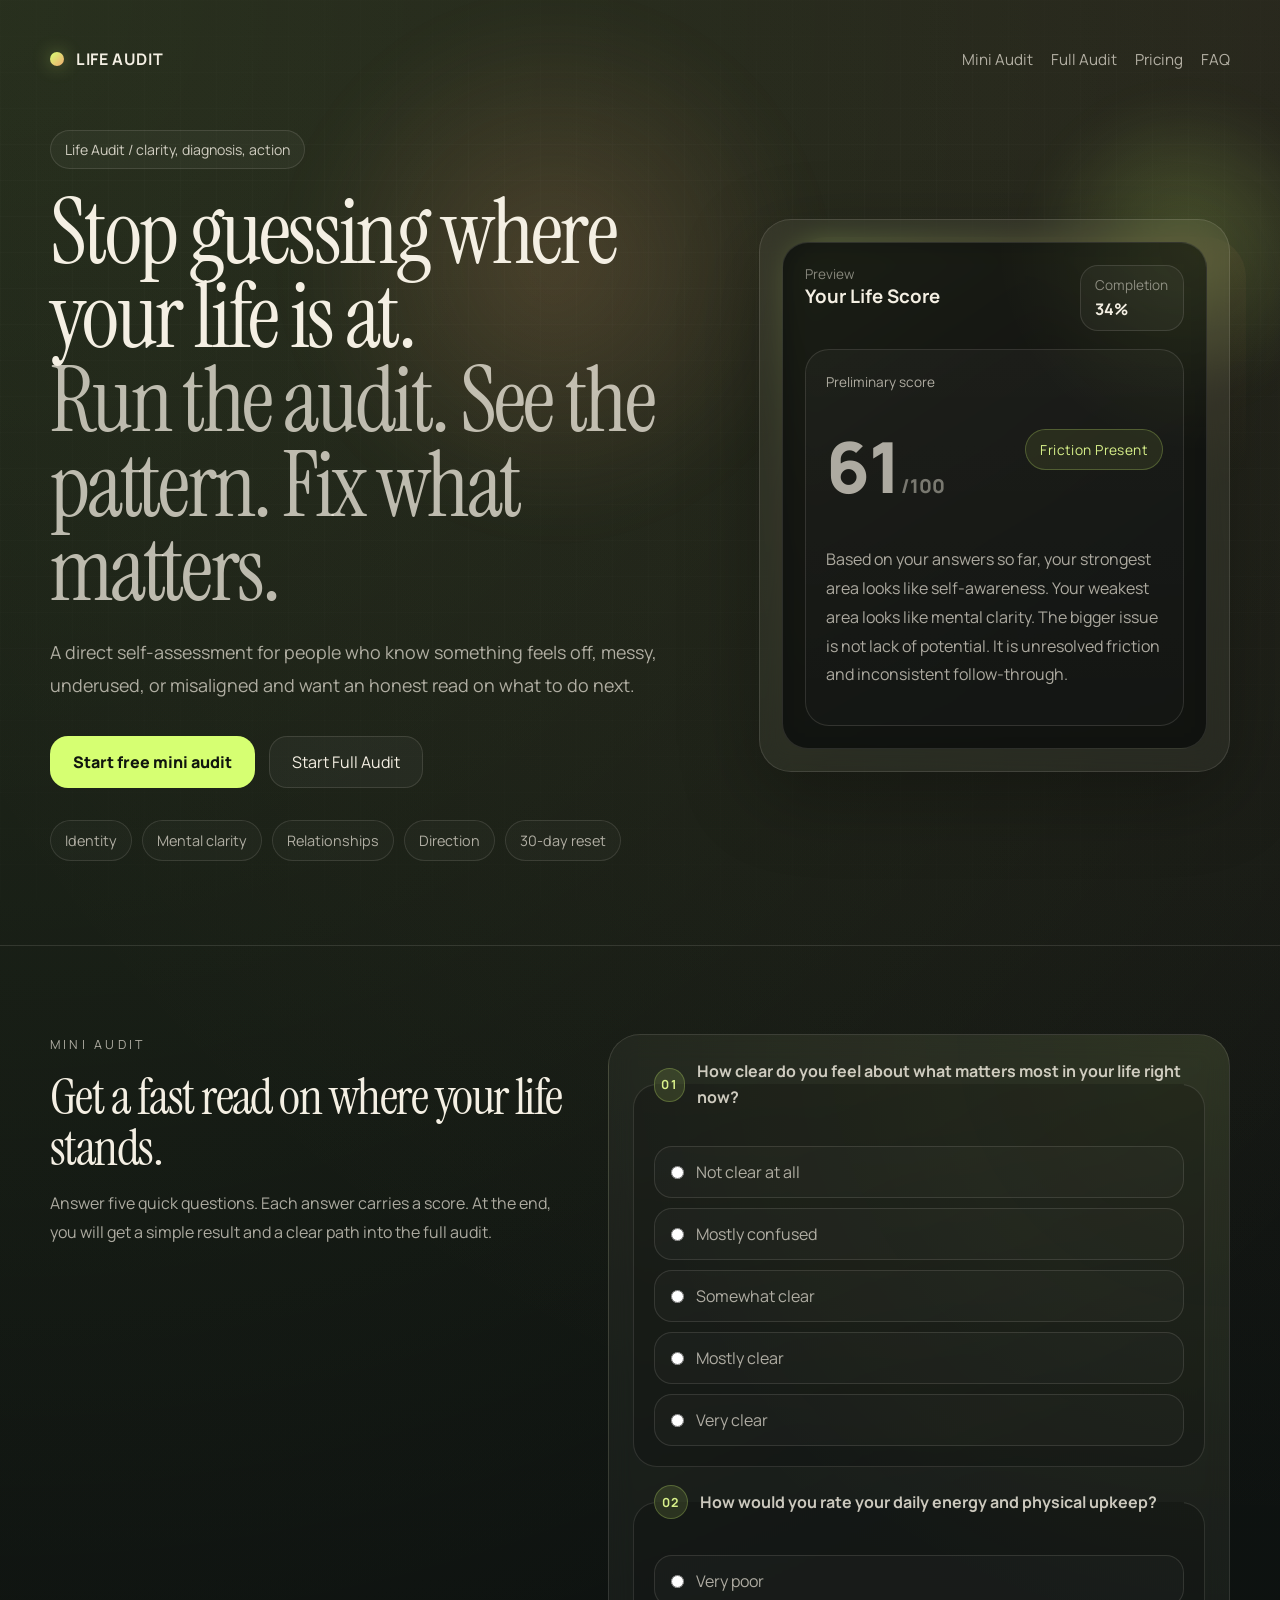
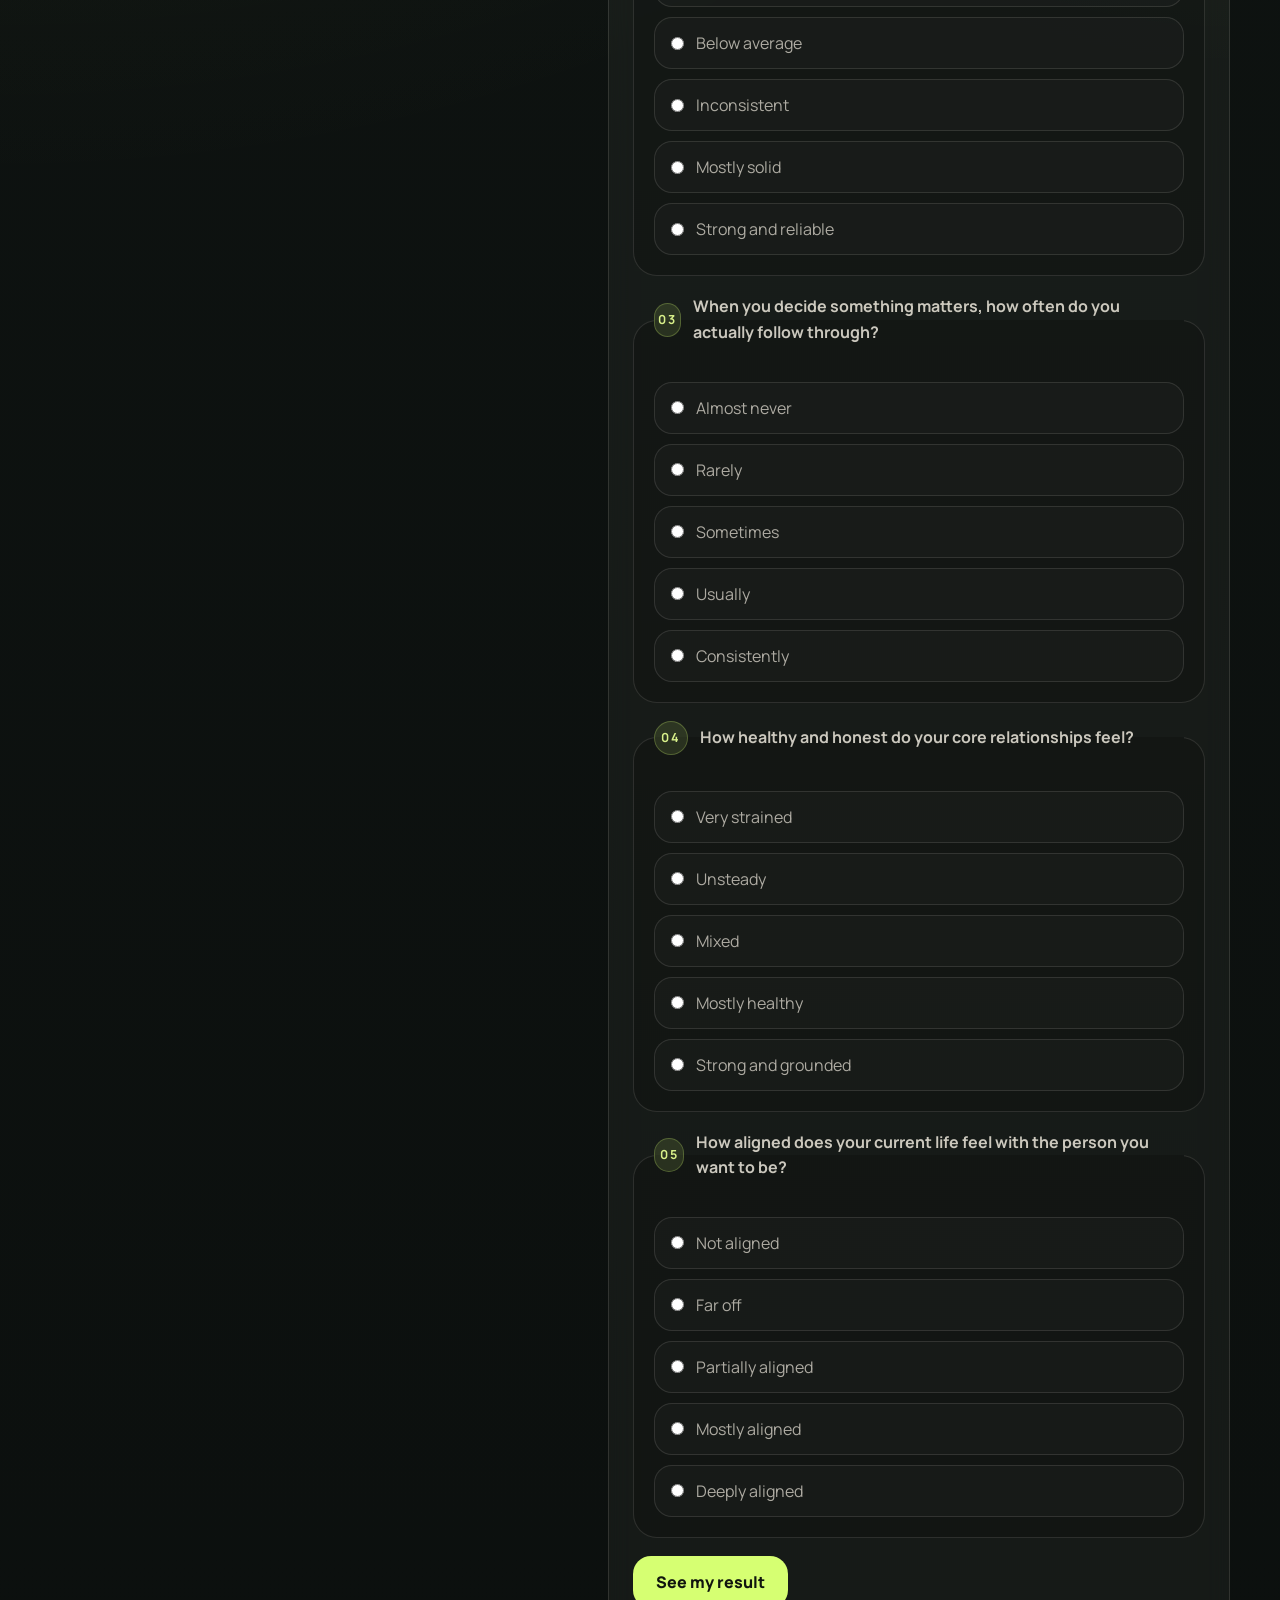
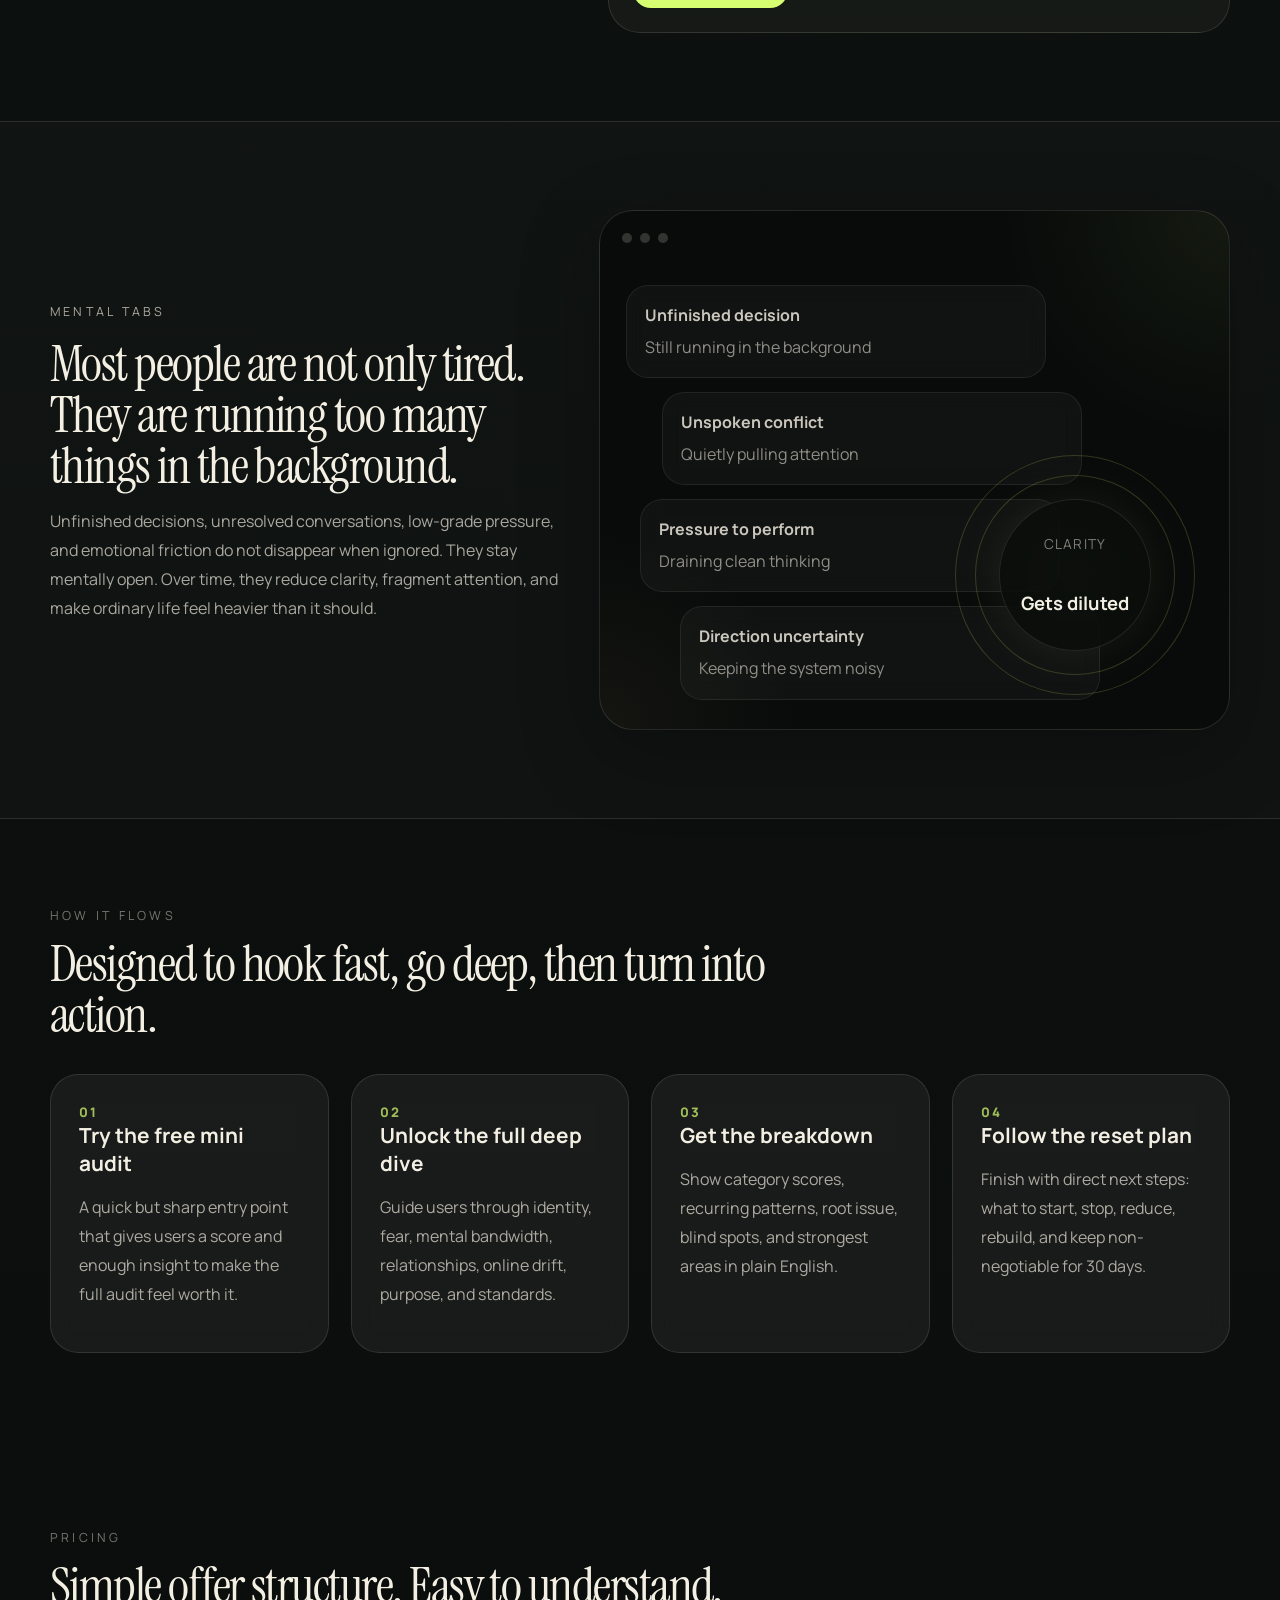
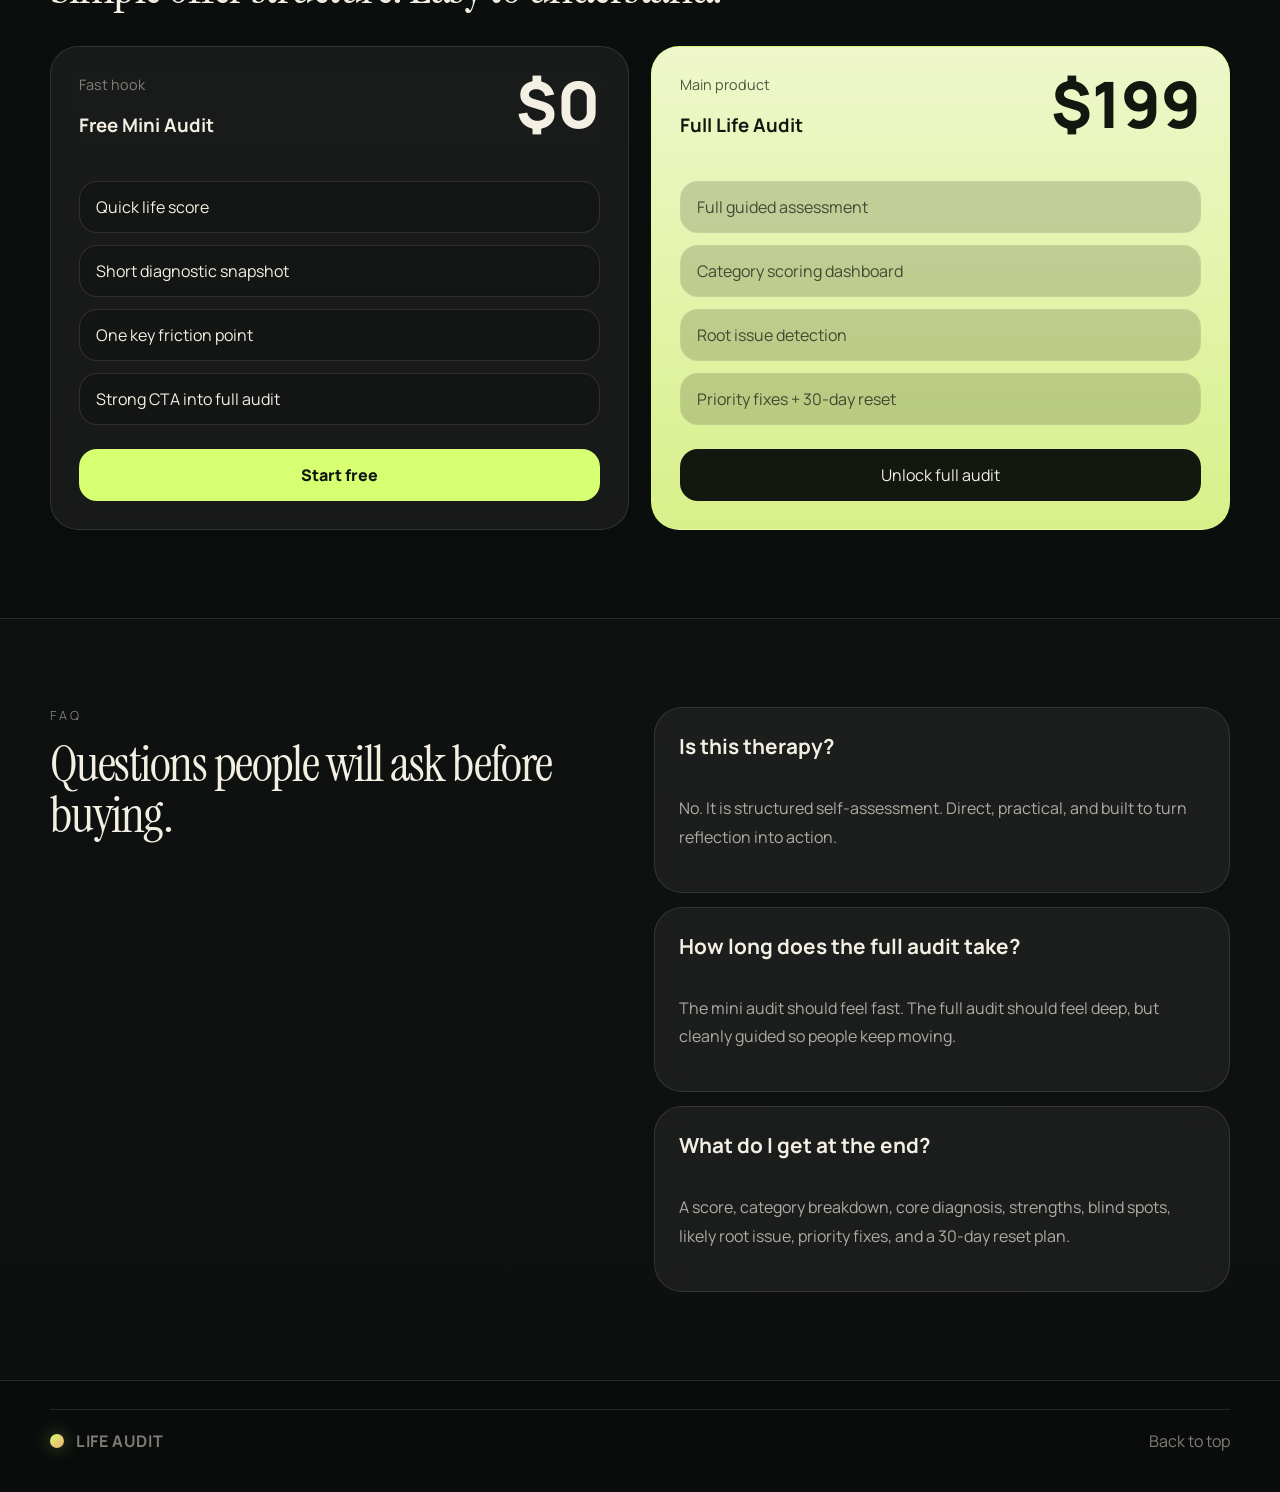
==== index.html @ fb895073 "Add files via upload" ====
<!DOCTYPE html>
<html lang="en">
  <head>
    <meta charset="UTF-8" />
    <meta name="viewport" content="width=device-width, initial-scale=1.0" />
    <title>Life Audit</title>
    <meta
      name="description"
      content="Run the audit, see the pattern, and fix what matters with Life Audit."
    />
    <link rel="preconnect" href="https://fonts.googleapis.com" />
    <link rel="preconnect" href="https://fonts.gstatic.com" crossorigin />
    <link
      href="https://fonts.googleapis.com/css2?family=Instrument+Serif:ital@0;1&family=Manrope:wght@400;500;600;700;800&display=swap"
      rel="stylesheet"
    />
    <link rel="stylesheet" href="./styles.css" />
  </head>
  <body>
    <main id="app"></main>
    <script src="./full-audit-data.js"></script>
    <script src="./app.js"></script>
  </body>
  </html>
---- styles.css ----
:root {
  --bg: #0d1110;
  --bg-soft: #141a18;
  --panel: rgba(244, 239, 227, 0.06);
  --panel-strong: rgba(244, 239, 227, 0.1);
  --line: rgba(244, 239, 227, 0.12);
  --text: #f4efe3;
  --muted: rgba(244, 239, 227, 0.68);
  --muted-strong: rgba(244, 239, 227, 0.82);
  --accent: #d6ff72;
  --accent-deep: #243116;
  --accent-warm: #f0ab72;
  --shadow: 0 24px 80px rgba(0, 0, 0, 0.28);
  --radius-xl: 32px;
  --radius-lg: 24px;
  --radius-md: 18px;
  --max-width: 1180px;
}

* {
  box-sizing: border-box;
}

html {
  scroll-behavior: smooth;
}

body {
  margin: 0;
  min-height: 100vh;
  font-family: "Manrope", sans-serif;
  color: var(--text);
  background:
    radial-gradient(circle at top left, rgba(214, 255, 114, 0.11), transparent 28%),
    radial-gradient(circle at top right, rgba(240, 171, 114, 0.09), transparent 24%),
    linear-gradient(180deg, #0f1412 0%, #090c0b 100%);
}

body.is-audit-mode {
  overflow: hidden;
}

body::before {
  content: "";
  position: fixed;
  inset: 0;
  pointer-events: none;
  background-image:
    linear-gradient(rgba(255, 255, 255, 0.015) 1px, transparent 1px),
    linear-gradient(90deg, rgba(255, 255, 255, 0.015) 1px, transparent 1px);
  background-size: 36px 36px;
  mask-image: linear-gradient(180deg, rgba(0, 0, 0, 0.4), rgba(0, 0, 0, 1) 18%, rgba(0, 0, 0, 0.45));
}

a {
  color: inherit;
  text-decoration: none;
}

button {
  font: inherit;
}

.site-shell {
  position: relative;
  overflow: clip;
}

.hero-orb,
.hero-orb::after {
  position: absolute;
  border-radius: 999px;
  filter: blur(18px);
}

.hero-orb {
  top: 88px;
  right: -64px;
  width: 320px;
  height: 320px;
  background: radial-gradient(circle, rgba(214, 255, 114, 0.22), transparent 68%);
}

.hero-orb::after {
  content: "";
  bottom: -128px;
  left: -740px;
  width: 540px;
  height: 540px;
  background: radial-gradient(circle, rgba(240, 171, 114, 0.18), transparent 68%);
}

.container {
  width: min(var(--max-width), calc(100% - 32px));
  margin: 0 auto;
}

.topbar {
  display: flex;
  justify-content: space-between;
  align-items: center;
  gap: 20px;
  padding: 22px 0 0;
}

.brand {
  display: inline-flex;
  align-items: center;
  gap: 12px;
  font-weight: 700;
  letter-spacing: 0.04em;
}

.brand-mark {
  width: 14px;
  height: 14px;
  border-radius: 999px;
  background: linear-gradient(135deg, var(--accent), var(--accent-warm));
  box-shadow: 0 0 18px rgba(214, 255, 114, 0.38);
}

.topbar-links {
  display: flex;
  gap: 18px;
  color: var(--muted);
  font-size: 0.95rem;
}

.topbar-links a:hover {
  color: var(--text);
}

.hero {
  padding: 26px 0 84px;
  border-bottom: 1px solid var(--line);
}

.hero-grid {
  display: grid;
  grid-template-columns: minmax(0, 1.2fr) minmax(340px, 0.85fr);
  gap: 44px;
  align-items: center;
  padding-top: 60px;
}

.eyebrow {
  display: inline-flex;
  align-items: center;
  gap: 10px;
  padding: 9px 14px;
  border: 1px solid var(--line);
  border-radius: 999px;
  background: rgba(255, 255, 255, 0.035);
  color: var(--muted-strong);
  font-size: 0.88rem;
}

.hero h1 {
  margin: 22px 0 0;
  max-width: 820px;
  font-family: "Instrument Serif", serif;
  font-weight: 400;
  font-size: clamp(3.3rem, 7vw, 6.6rem);
  line-height: 0.94;
  letter-spacing: -0.03em;
}

.hero h1 span {
  display: block;
  color: rgba(244, 239, 227, 0.74);
}

.hero-copy {
  max-width: 640px;
  margin: 24px 0 0;
  font-size: 1.12rem;
  line-height: 1.85;
  color: var(--muted);
}

.hero-actions {
  display: flex;
  flex-wrap: wrap;
  gap: 14px;
  margin-top: 34px;
}

.button {
  display: inline-flex;
  align-items: center;
  justify-content: center;
  min-height: 52px;
  padding: 0 22px;
  border-radius: 18px;
  border: 1px solid transparent;
  transition:
    transform 180ms ease,
    border-color 180ms ease,
    background 180ms ease,
    color 180ms ease;
  cursor: pointer;
}

.button:hover {
  transform: translateY(-1px);
}

.button-primary {
  background: var(--accent);
  color: #10150e;
  font-weight: 800;
}

.button-secondary {
  background: rgba(255, 255, 255, 0.04);
  border-color: var(--line);
  color: var(--text);
}

.hero-tags {
  display: flex;
  flex-wrap: wrap;
  gap: 10px;
  margin-top: 32px;
}

.pill {
  border: 1px solid var(--line);
  border-radius: 999px;
  padding: 10px 14px;
  background: rgba(255, 255, 255, 0.025);
  color: var(--muted);
  font-size: 0.9rem;
}

.hero-card-wrap {
  position: relative;
}

.hero-card-wrap::before {
  content: "";
  position: absolute;
  inset: 18px -16px -18px 28px;
  border-radius: calc(var(--radius-xl) + 8px);
  background: linear-gradient(145deg, rgba(214, 255, 114, 0.22), rgba(240, 171, 114, 0.08), transparent 64%);
  z-index: 0;
}

.hero-card,
.inner-card,
.panel-card {
  position: relative;
  border: 1px solid var(--line);
  backdrop-filter: blur(14px);
}

.hero-card {
  z-index: 1;
  padding: 22px;
  border-radius: var(--radius-xl);
  background: rgba(248, 243, 233, 0.05);
  box-shadow: var(--shadow);
}

.inner-card {
  border-radius: 26px;
  padding: 22px;
  background:
    radial-gradient(circle at top right, rgba(214, 255, 114, 0.08), transparent 32%),
    rgba(8, 11, 10, 0.78);
}

.card-head,
.score-line,
.score-actions,
.offer-head,
.faq-item,
.footer-row {
  display: flex;
  justify-content: space-between;
  gap: 18px;
}

.label {
  margin: 0;
  color: rgba(244, 239, 227, 0.5);
  font-size: 0.85rem;
}

.card-head h3,
.section-copy h2,
.section-heading h2,
.offer-copy h3,
.faq-copy h2,
.question-card h3 {
  margin: 0;
}

.completion {
  padding: 10px 14px;
  border-radius: 18px;
  border: 1px solid var(--line);
  background: rgba(255, 255, 255, 0.035);
  min-width: 104px;
}

.completion strong {
  display: block;
  margin-top: 4px;
}

.score-panel {
  margin-top: 18px;
  padding: 20px;
  border-radius: 24px;
  border: 1px solid var(--line);
  background: linear-gradient(180deg, rgba(255, 255, 255, 0.03), rgba(255, 255, 255, 0.015));
}

.score-value {
  margin: 8px 0 0;
  font-size: clamp(3rem, 6vw, 4.4rem);
  line-height: 0.95;
  font-weight: 800;
}

.score-value span {
  font-size: 1.2rem;
  color: rgba(244, 239, 227, 0.44);
}

.score-pill {
  align-self: center;
  padding: 10px 14px;
  border-radius: 999px;
  border: 1px solid rgba(214, 255, 114, 0.24);
  background: rgba(214, 255, 114, 0.08);
  color: #d8f08a;
  font-size: 0.86rem;
  letter-spacing: 0.03em;
}

.score-panel p,
.feature-card p,
.section-copy p,
.step-card p,
.offer-copy p,
.faq-item p,
.question-subcard p {
  color: var(--muted);
  line-height: 1.8;
}

.score-actions {
  margin-top: 18px;
}

.mini-card {
  flex: 1;
  padding: 16px;
  border-radius: 20px;
  border: 1px solid var(--line);
  background: rgba(255, 255, 255, 0.035);
}

.mini-card strong {
  display: block;
  margin-top: 10px;
  color: var(--muted-strong);
  font-size: 0.96rem;
  line-height: 1.6;
}

.section {
  padding: 88px 0;
}

.section-muted {
  border-top: 1px solid var(--line);
  border-bottom: 1px solid var(--line);
  background: rgba(255, 255, 255, 0.02);
}

.section-heading {
  max-width: 720px;
  margin-bottom: 34px;
}

.section-kicker {
  margin: 0 0 14px;
  font-size: 0.78rem;
  letter-spacing: 0.26em;
  text-transform: uppercase;
  color: rgba(244, 239, 227, 0.46);
}

.section-heading h2,
.section-copy h2,
.offer-copy h3,
.faq-copy h2 {
  font-family: "Instrument Serif", serif;
  font-size: clamp(2.2rem, 4vw, 4rem);
  font-weight: 400;
  line-height: 1;
  letter-spacing: -0.03em;
}

.feature-grid,
.step-grid,
.pricing-grid {
  display: grid;
  gap: 22px;
}

.feature-grid {
  grid-template-columns: repeat(3, minmax(0, 1fr));
}

.feature-card,
.step-card,
.pricing-card,
.auditor-card,
.question-card,
.faq-item {
  border: 1px solid var(--line);
  border-radius: 28px;
  background: var(--panel);
  backdrop-filter: blur(12px);
}

.feature-card,
.step-card {
  padding: 28px;
}

.feature-card h3,
.step-card h3,
.faq-item h3 {
  margin: 0;
  font-size: 1.3rem;
}

.category-layout,
.audit-layout,
.auditor-layout,
.faq-layout {
  display: grid;
  gap: 28px;
}

.audit-layout,
.category-layout {
  grid-template-columns: minmax(0, 0.92fr) minmax(0, 1.08fr);
  align-items: start;
}

.mental-tabs-layout {
  display: grid;
  grid-template-columns: minmax(0, 0.9fr) minmax(0, 1.1fr);
  gap: 32px;
  align-items: center;
}

.mental-tabs-visual {
  display: grid;
}

.mental-tabs-frame {
  position: relative;
  min-height: 520px;
  padding: 22px;
  border: 1px solid var(--line);
  border-radius: 34px;
  background:
    radial-gradient(circle at top right, rgba(214, 255, 114, 0.06), transparent 28%),
    radial-gradient(circle at bottom left, rgba(240, 171, 114, 0.06), transparent 24%),
    rgba(8, 11, 10, 0.82);
  overflow: hidden;
  box-shadow: var(--shadow);
}

.mental-tabs-topbar {
  display: flex;
  gap: 8px;
}

.mental-tabs-topbar span {
  width: 10px;
  height: 10px;
  border-radius: 999px;
  background: rgba(244, 239, 227, 0.18);
}

.mental-tabs-stack {
  position: absolute;
  inset: 74px auto auto 26px;
  width: min(420px, calc(100% - 52px));
  display: grid;
  gap: 14px;
}

.mental-tab {
  padding: 18px 18px 16px;
  border: 1px solid rgba(244, 239, 227, 0.08);
  border-radius: 22px;
  background: rgba(255, 255, 255, 0.035);
  backdrop-filter: blur(10px);
  animation: mentalTabFloat 9s ease-in-out infinite;
}

.mental-tab strong {
  display: block;
  font-size: 1rem;
  color: var(--muted-strong);
}

.mental-tab p {
  margin: 8px 0 0;
  color: rgba(244, 239, 227, 0.56);
  line-height: 1.7;
}

.mental-tab-primary {
  transform: translateX(0);
}

.mental-tab-secondary {
  transform: translateX(36px);
  animation-delay: -2s;
}

.mental-tab-tertiary {
  transform: translateX(14px);
  animation-delay: -4s;
}

.mental-tab-muted {
  transform: translateX(54px);
  animation-delay: -6s;
}

.mental-tabs-core {
  position: absolute;
  right: 34px;
  bottom: 34px;
  width: 240px;
  height: 240px;
  display: grid;
  place-items: center;
}

.mental-tabs-ring {
  position: absolute;
  inset: 0;
  border-radius: 50%;
  border: 1px solid rgba(214, 255, 114, 0.18);
  background: radial-gradient(circle, rgba(214, 255, 114, 0.06), transparent 70%);
  animation: mentalPulse 7s ease-in-out infinite;
}

.mental-tabs-ring-delay {
  inset: 20px;
  animation-delay: -3s;
}

.mental-tabs-center {
  position: relative;
  z-index: 1;
  width: 152px;
  height: 152px;
  border-radius: 50%;
  border: 1px solid rgba(244, 239, 227, 0.1);
  background: rgba(10, 13, 11, 0.86);
  display: grid;
  place-items: center;
  text-align: center;
  padding: 18px;
}

.mental-tabs-center span {
  display: block;
  color: rgba(244, 239, 227, 0.5);
  font-size: 0.86rem;
  letter-spacing: 0.08em;
  text-transform: uppercase;
}

.mental-tabs-center strong {
  display: block;
  margin-top: 8px;
  font-size: 1.15rem;
  line-height: 1.3;
  color: var(--text);
}

.audit-shell {
  display: grid;
  gap: 18px;
  padding: 24px;
  border: 1px solid var(--line);
  border-radius: 32px;
  background:
    radial-gradient(circle at top right, rgba(214, 255, 114, 0.08), transparent 28%),
    rgba(244, 239, 227, 0.045);
  backdrop-filter: blur(12px);
}

.full-audit-shell {
  min-height: 640px;
}

.full-audit-panel {
  display: grid;
  gap: 18px;
  padding: 24px;
  border: 1px solid var(--line);
  border-radius: 32px;
  background: rgba(244, 239, 227, 0.045);
  backdrop-filter: blur(12px);
}

.full-audit-head,
.full-audit-progress,
.full-audit-nav,
.result-line {
  display: flex;
  justify-content: space-between;
  gap: 18px;
}

.full-audit-head h3,
.full-audit-progress h3,
.results-block h4,
.full-question-head h4 {
  margin: 0;
}

.full-audit-copy,
.full-question-head p {
  margin: 0;
  color: var(--muted);
  line-height: 1.8;
}

.full-audit-stats,
.full-audit-questions,
.results-grid,
.results-list {
  display: grid;
  gap: 14px;
}

.full-audit-stats {
  grid-template-columns: repeat(2, minmax(0, 1fr));
}

.progress-meta {
  min-width: 120px;
  text-align: right;
}

.progress-meta strong {
  display: block;
  font-size: 1.5rem;
}

.progress-meta span {
  color: rgba(244, 239, 227, 0.56);
  font-size: 0.92rem;
}

.progress-bar {
  height: 10px;
  border-radius: 999px;
  background: rgba(255, 255, 255, 0.06);
  overflow: hidden;
}

.progress-bar span {
  display: block;
  height: 100%;
  border-radius: inherit;
  background: linear-gradient(90deg, var(--accent), #e8f6aa);
}

.full-question-card,
.result-tile,
.result-focus {
  border: 1px solid var(--line);
  border-radius: 22px;
  background: rgba(0, 0, 0, 0.18);
}

.full-question-card {
  padding: 18px;
}

.full-question-head {
  display: grid;
  gap: 6px;
  margin-bottom: 14px;
}

.full-question-head p span {
  color: rgba(244, 239, 227, 0.35);
}

.scale-options {
  display: grid;
  grid-template-columns: repeat(5, minmax(0, 1fr));
  gap: 10px;
}

.scale-option {
  min-height: 48px;
  border-radius: 16px;
  border: 1px solid var(--line);
  background: rgba(255, 255, 255, 0.02);
  color: var(--muted-strong);
  cursor: pointer;
  transition:
    background 180ms ease,
    border-color 180ms ease,
    transform 180ms ease;
}

.scale-option:hover {
  transform: translateY(-1px);
  border-color: rgba(214, 255, 114, 0.2);
}

.scale-option.is-active {
  background: rgba(214, 255, 114, 0.12);
  border-color: rgba(214, 255, 114, 0.3);
  color: var(--text);
}

.full-audit-nav {
  align-items: center;
}

.full-audit-nav .button[disabled] {
  opacity: 0.42;
  cursor: not-allowed;
  transform: none;
}

.results-block {
  display: grid;
  gap: 12px;
}

.results-block h4 {
  font-size: 1rem;
  color: var(--muted-strong);
}

.results-grid {
  grid-template-columns: repeat(2, minmax(0, 1fr));
}

.result-tile,
.result-focus,
.result-line {
  padding: 14px 16px;
}

.result-tile {
  display: flex;
  justify-content: space-between;
  gap: 14px;
  color: var(--muted-strong);
}

.result-tile span {
  color: rgba(244, 239, 227, 0.6);
}

.results-list {
  gap: 10px;
}

.result-line {
  align-items: center;
  border: 1px solid var(--line);
  border-radius: 18px;
  background: rgba(0, 0, 0, 0.16);
  color: var(--muted);
  line-height: 1.7;
}

.result-line strong {
  color: var(--muted-strong);
}

.result-focus {
  color: var(--muted-strong);
  line-height: 1.8;
}

.full-audit-stage {
  width: min(920px, 100%);
  margin: 0 auto;
}

.audit-mode {
  min-height: 100vh;
  padding: 24px;
  background:
    radial-gradient(circle at top left, rgba(214, 255, 114, 0.1), transparent 24%),
    radial-gradient(circle at top right, rgba(240, 171, 114, 0.08), transparent 22%),
    linear-gradient(180deg, #0d1110 0%, #080b09 100%);
  animation: auditModeEnter 320ms ease;
}

.audit-mode[hidden] {
  display: none;
}

.audit-mode-shell {
  width: min(1080px, 100%);
  min-height: calc(100vh - 48px);
  margin: 0 auto;
  display: grid;
  grid-template-rows: auto 1fr;
  gap: 18px;
}

.audit-mode-bar {
  display: flex;
  align-items: center;
  justify-content: space-between;
  gap: 18px;
  padding: 6px 4px 0;
}

.audit-mode-label {
  color: rgba(244, 239, 227, 0.56);
  font-size: 0.88rem;
  letter-spacing: 0.16em;
  text-transform: uppercase;
}

.audit-exit {
  padding: 0;
  border: 0;
  background: transparent;
  color: rgba(244, 239, 227, 0.68);
  cursor: pointer;
}

.audit-exit:hover {
  color: var(--text);
}

.full-audit-view {
  animation: auditFade 260ms ease;
}

.full-audit-card {
  min-height: 78vh;
  display: grid;
  align-content: space-between;
  gap: 28px;
  padding: 36px;
  border: 1px solid var(--line);
  border-radius: 36px;
  background:
    radial-gradient(circle at top right, rgba(214, 255, 114, 0.07), transparent 28%),
    rgba(10, 13, 11, 0.88);
  backdrop-filter: blur(14px);
}

.full-audit-card-welcome {
  min-height: calc(100vh - 150px);
  padding-top: 56px;
  padding-bottom: 56px;
  background:
    radial-gradient(circle at top center, rgba(214, 255, 114, 0.08), transparent 26%),
    radial-gradient(circle at bottom right, rgba(240, 171, 114, 0.06), transparent 30%),
    rgba(10, 13, 11, 0.9);
}

.full-audit-card-intro,
.full-audit-card-reflection,
.full-audit-card-milestone,
.full-audit-card-disclaimer {
  justify-items: start;
}

.full-audit-meta {
  display: flex;
  justify-content: space-between;
  gap: 18px;
  color: rgba(244, 239, 227, 0.56);
  font-size: 0.92rem;
  letter-spacing: 0.04em;
}

.full-audit-copy-block {
  max-width: 720px;
}

.full-audit-title {
  margin: 0;
  font-family: "Instrument Serif", serif;
  font-size: clamp(2.6rem, 6vw, 5rem);
  font-weight: 400;
  line-height: 0.98;
  letter-spacing: -0.04em;
}

.full-audit-lead,
.full-audit-note {
  margin: 18px 0 0;
  max-width: 720px;
  color: var(--muted);
  font-size: 1.04rem;
  line-height: 1.95;
}

.full-audit-note {
  color: rgba(244, 239, 227, 0.52);
}

.full-audit-progressbar {
  display: grid;
  gap: 12px;
}

.full-audit-progresscopy {
  display: grid;
  gap: 8px;
}

.full-audit-submeta {
  display: flex;
  justify-content: space-between;
  gap: 18px;
  color: rgba(244, 239, 227, 0.52);
  font-size: 0.92rem;
  line-height: 1.6;
}

.progress-bar-journey {
  height: 12px;
  background: rgba(255, 255, 255, 0.05);
}

.full-audit-input-wrap {
  width: 100%;
}

.audit-check {
  display: flex;
  align-items: center;
  gap: 12px;
  padding: 16px 18px;
  border: 1px solid var(--line);
  border-radius: 20px;
  background: rgba(255, 255, 255, 0.025);
  color: var(--muted-strong);
  cursor: pointer;
}

.audit-check input {
  margin: 0;
  accent-color: var(--accent);
}

.full-audit-textarea {
  width: 100%;
  min-height: 280px;
  padding: 24px 26px;
  border: 1px solid var(--line);
  border-radius: 24px;
  background: rgba(255, 255, 255, 0.025);
  color: var(--text);
  font: inherit;
  font-size: 1.02rem;
  line-height: 1.9;
  resize: vertical;
  outline: none;
}

.full-audit-textarea:focus {
  border-color: rgba(214, 255, 114, 0.24);
  box-shadow: 0 0 0 1px rgba(214, 255, 114, 0.16);
}

.full-audit-textarea::placeholder {
  color: rgba(244, 239, 227, 0.36);
}

.full-audit-textarea-reflection {
  min-height: 180px;
}

.voice-tools {
  display: flex;
  align-items: center;
  gap: 14px;
  margin-top: 14px;
}

.voice-button {
  min-height: 44px;
  padding: 0 16px;
  border-radius: 999px;
  border: 1px solid var(--line);
  background: rgba(255, 255, 255, 0.03);
  color: var(--text);
  cursor: pointer;
  transition:
    border-color 180ms ease,
    background 180ms ease,
    color 180ms ease;
}

.voice-button:hover {
  border-color: rgba(214, 255, 114, 0.26);
}

.voice-button.is-listening {
  border-color: rgba(214, 255, 114, 0.38);
  background: rgba(214, 255, 114, 0.1);
  color: #d8f08a;
}

.voice-copy {
  color: rgba(244, 239, 227, 0.54);
  font-size: 0.94rem;
  line-height: 1.7;
}

.full-audit-statline {
  display: grid;
  gap: 12px;
}

.full-audit-footer {
  display: flex;
  justify-content: space-between;
  gap: 14px;
  align-items: center;
}

.auditor-inline {
  display: grid;
  gap: 14px;
}

.auditor-toggle {
  justify-self: start;
  padding: 0;
  border: 0;
  background: transparent;
  color: #d8f08a;
  cursor: pointer;
}

.auditor-drawer {
  display: grid;
  gap: 14px;
  padding: 18px;
  border: 1px solid var(--line);
  border-radius: 22px;
  background: rgba(255, 255, 255, 0.03);
}

.auditor-drawer-block strong {
  display: block;
  margin-bottom: 8px;
}

.auditor-drawer-block p,
.auditor-drawer-block li {
  color: var(--muted);
  line-height: 1.8;
}

.auditor-drawer-block ul {
  margin: 0;
  padding-left: 20px;
}

@keyframes auditFade {
  from {
    opacity: 0;
    transform: translateY(10px);
  }
  to {
    opacity: 1;
    transform: translateY(0);
  }
}

@keyframes mentalTabFloat {
  0%,
  100% {
    transform: translateY(0);
  }
  50% {
    transform: translateY(-6px);
  }
}

@keyframes mentalPulse {
  0%,
  100% {
    opacity: 0.55;
    transform: scale(1);
  }
  50% {
    opacity: 1;
    transform: scale(1.03);
  }
}

@keyframes auditModeEnter {
  from {
    opacity: 0;
    transform: translateY(10px);
  }
  to {
    opacity: 1;
    transform: translateY(0);
  }
}

.audit-form {
  display: grid;
  gap: 18px;
}

.audit-question {
  margin: 0;
  padding: 20px;
  border: 1px solid var(--line);
  border-radius: 24px;
  background: rgba(0, 0, 0, 0.18);
}

.audit-question legend {
  width: 100%;
  display: flex;
  align-items: center;
  gap: 12px;
  margin-bottom: 16px;
  padding: 0;
  color: var(--muted-strong);
  font-weight: 700;
  line-height: 1.6;
}

.question-index {
  display: inline-flex;
  align-items: center;
  justify-content: center;
  width: 34px;
  height: 34px;
  border-radius: 999px;
  background: rgba(214, 255, 114, 0.12);
  border: 1px solid rgba(214, 255, 114, 0.24);
  color: #d8f08a;
  font-size: 0.78rem;
  letter-spacing: 0.14em;
}

.audit-options {
  display: grid;
  gap: 10px;
}

.audit-option {
  display: flex;
  gap: 12px;
  align-items: center;
  padding: 14px 16px;
  border: 1px solid var(--line);
  border-radius: 18px;
  background: rgba(255, 255, 255, 0.025);
  color: var(--muted);
  cursor: pointer;
  transition:
    border-color 180ms ease,
    background 180ms ease,
    color 180ms ease,
    transform 180ms ease;
}

.audit-option:hover {
  transform: translateY(-1px);
  border-color: rgba(214, 255, 114, 0.22);
  color: var(--muted-strong);
}

.audit-option input {
  margin: 0;
  accent-color: var(--accent);
}

.audit-option:has(input:checked) {
  border-color: rgba(214, 255, 114, 0.34);
  background: rgba(214, 255, 114, 0.08);
  color: var(--text);
}

.audit-actions {
  display: flex;
  justify-content: flex-start;
}

.audit-result {
  padding: 24px;
  border: 1px solid rgba(214, 255, 114, 0.22);
  border-radius: 28px;
  background: linear-gradient(180deg, rgba(214, 255, 114, 0.08), rgba(255, 255, 255, 0.03));
}

.audit-result h3 {
  margin: 10px 0 0;
  font-size: 1.6rem;
}

.audit-result p {
  color: var(--muted);
  line-height: 1.8;
}

.audit-meta {
  display: grid;
  gap: 10px;
  margin-top: 18px;
}

.audit-meta-row {
  display: flex;
  justify-content: space-between;
  gap: 18px;
  padding: 14px 16px;
  border: 1px solid var(--line);
  border-radius: 18px;
  background: rgba(0, 0, 0, 0.16);
}

.audit-meta-row span {
  color: rgba(244, 239, 227, 0.56);
  font-size: 0.92rem;
}

.audit-meta-row strong {
  color: var(--muted-strong);
  text-align: right;
  line-height: 1.6;
}

.audit-upgrade {
  margin-top: 18px;
  padding: 16px 18px;
  border-left: 3px solid rgba(214, 255, 114, 0.42);
  background: rgba(255, 255, 255, 0.03);
  border-radius: 0 16px 16px 0;
}

.audit-upgrade p {
  margin: 0;
}

.audit-result .button {
  margin-top: 18px;
}

.audit-score {
  font-family: "Instrument Serif", serif;
  font-size: clamp(3rem, 5vw, 4.5rem);
  line-height: 0.95;
  letter-spacing: -0.04em;
}

.category-grid {
  display: grid;
  gap: 12px;
  grid-template-columns: repeat(2, minmax(0, 1fr));
}

.category-item {
  display: flex;
  justify-content: space-between;
  gap: 12px;
  padding: 15px 18px;
  border-radius: 18px;
  border: 1px solid var(--line);
  background: rgba(0, 0, 0, 0.2);
  color: var(--muted-strong);
}

.category-item em {
  color: rgba(244, 239, 227, 0.42);
  font-style: normal;
}

.step-grid {
  grid-template-columns: repeat(4, minmax(0, 1fr));
}

.step-num {
  color: rgba(214, 255, 114, 0.72);
  font-size: 0.82rem;
  font-weight: 800;
  letter-spacing: 0.18em;
}

.auditor-layout,
.faq-layout {
  grid-template-columns: repeat(2, minmax(0, 1fr));
}

.auditor-card,
.question-card {
  padding: 28px;
}

.icon-badge {
  width: 54px;
  height: 54px;
  display: inline-flex;
  align-items: center;
  justify-content: center;
  border-radius: 18px;
  border: 1px solid var(--line);
  background: rgba(0, 0, 0, 0.22);
  font-size: 1.4rem;
}

.auditor-points {
  display: grid;
  gap: 12px;
  margin-top: 24px;
}

.auditor-point,
.question-subcard,
.pricing-item {
  border: 1px solid var(--line);
  border-radius: 18px;
  background: rgba(0, 0, 0, 0.16);
}

.auditor-point {
  padding: 14px 16px;
  color: var(--muted-strong);
}

.question-card {
  background:
    radial-gradient(circle at top left, rgba(240, 171, 114, 0.08), transparent 32%),
    rgba(11, 14, 12, 0.82);
}

.question-subcards {
  display: grid;
  gap: 14px;
  margin-top: 24px;
}

.question-subcard {
  padding: 18px;
}

.question-subcard strong {
  display: block;
  font-size: 0.92rem;
}

.pricing-grid {
  grid-template-columns: repeat(2, minmax(0, 1fr));
}

.pricing-card {
  padding: 28px;
}

.pricing-card.featured {
  background: linear-gradient(180deg, #eff7cb 0%, #d8f08a 100%);
  color: #12170f;
  border-color: rgba(214, 255, 114, 0.45);
}

.pricing-card.featured .pricing-item,
.pricing-card.featured .price-subtitle,
.pricing-card.featured .price-tagline {
  color: rgba(18, 23, 15, 0.72);
}

.price-tagline {
  margin: 0;
  color: rgba(244, 239, 227, 0.48);
  font-size: 0.9rem;
}

.price-row {
  display: flex;
  justify-content: space-between;
  align-items: flex-start;
  gap: 16px;
}

.price-value {
  font-size: clamp(3rem, 5vw, 4rem);
  line-height: 0.9;
  font-weight: 800;
}

.pricing-list {
  display: grid;
  gap: 12px;
  margin-top: 24px;
}

.pricing-item {
  padding: 14px 16px;
}

.pricing-card .button {
  width: 100%;
  margin-top: 24px;
}

.pricing-card.featured .button {
  background: #12170f;
  color: var(--text);
}

.faq-layout {
  align-items: start;
}

.faq-list {
  display: grid;
  gap: 14px;
}

.faq-item {
  flex-direction: column;
  padding: 24px;
}

.footer {
  padding: 28px 0 40px;
}

.footer-row {
  align-items: center;
  padding-top: 20px;
  border-top: 1px solid var(--line);
  color: rgba(244, 239, 227, 0.5);
}

.footer-cta {
  display: inline-flex;
  gap: 10px;
  align-items: center;
}

.reveal {
  opacity: 0;
  transform: translateY(18px);
  transition:
    opacity 600ms ease,
    transform 600ms ease;
}

.reveal.is-visible {
  opacity: 1;
  transform: translateY(0);
}

@media (max-width: 1100px) {
  .hero-grid,
  .audit-layout,
  .mental-tabs-layout,
  .category-layout,
  .auditor-layout,
  .faq-layout {
    grid-template-columns: 1fr;
  }

  .feature-grid,
  .step-grid {
    grid-template-columns: repeat(2, minmax(0, 1fr));
  }

  .results-grid {
    grid-template-columns: 1fr;
  }
}

@media (max-width: 760px) {
  .topbar {
    flex-direction: column;
    align-items: flex-start;
  }

  .topbar-links {
    flex-wrap: wrap;
  }

  .hero {
    padding-bottom: 60px;
  }

  .hero-grid {
    gap: 28px;
    padding-top: 36px;
  }

  .hero h1 {
    font-size: clamp(2.9rem, 16vw, 4.6rem);
  }

  .feature-grid,
  .full-audit-stats,
  .category-grid,
  .step-grid,
  .pricing-grid {
    grid-template-columns: 1fr;
  }

  .audit-shell,
  .full-audit-panel,
  .audit-question,
  .audit-result {
    padding: 20px;
  }

  .card-head,
  .score-line,
  .score-actions,
  .audit-meta-row,
  .full-audit-head,
  .full-audit-progress,
  .full-audit-nav,
  .result-line,
  .price-row,
  .footer-row {
    flex-direction: column;
  }

  .scale-options {
    grid-template-columns: repeat(5, minmax(44px, 1fr));
  }

  .progress-meta {
    text-align: left;
  }

  .full-audit-card {
    min-height: auto;
    padding: 22px;
    border-radius: 28px;
  }

  .audit-mode {
    padding: 18px 12px 24px;
  }

  .audit-mode-shell {
    min-height: calc(100vh - 42px);
  }

  .full-audit-meta,
  .full-audit-submeta,
  .audit-mode-bar,
  .full-audit-footer {
    flex-direction: column;
    align-items: flex-start;
  }

  .full-audit-title {
    font-size: clamp(2.4rem, 14vw, 4rem);
  }

  .full-audit-textarea {
    min-height: 220px;
    padding: 20px;
  }

  .voice-tools {
    flex-direction: column;
    align-items: flex-start;
  }

  .container {
    width: min(var(--max-width), calc(100% - 24px));
  }

  .section {
    padding: 72px 0;
  }

  .auditor-card,
  .question-card,
  .pricing-card,
  .feature-card,
  .step-card,
  .faq-item {
    padding: 22px;
  }
}

@media (prefers-reduced-motion: reduce) {
  html {
    scroll-behavior: auto;
  }

  *,
  *::before,
  *::after {
    animation: none !important;
    transition: none !important;
  }
}
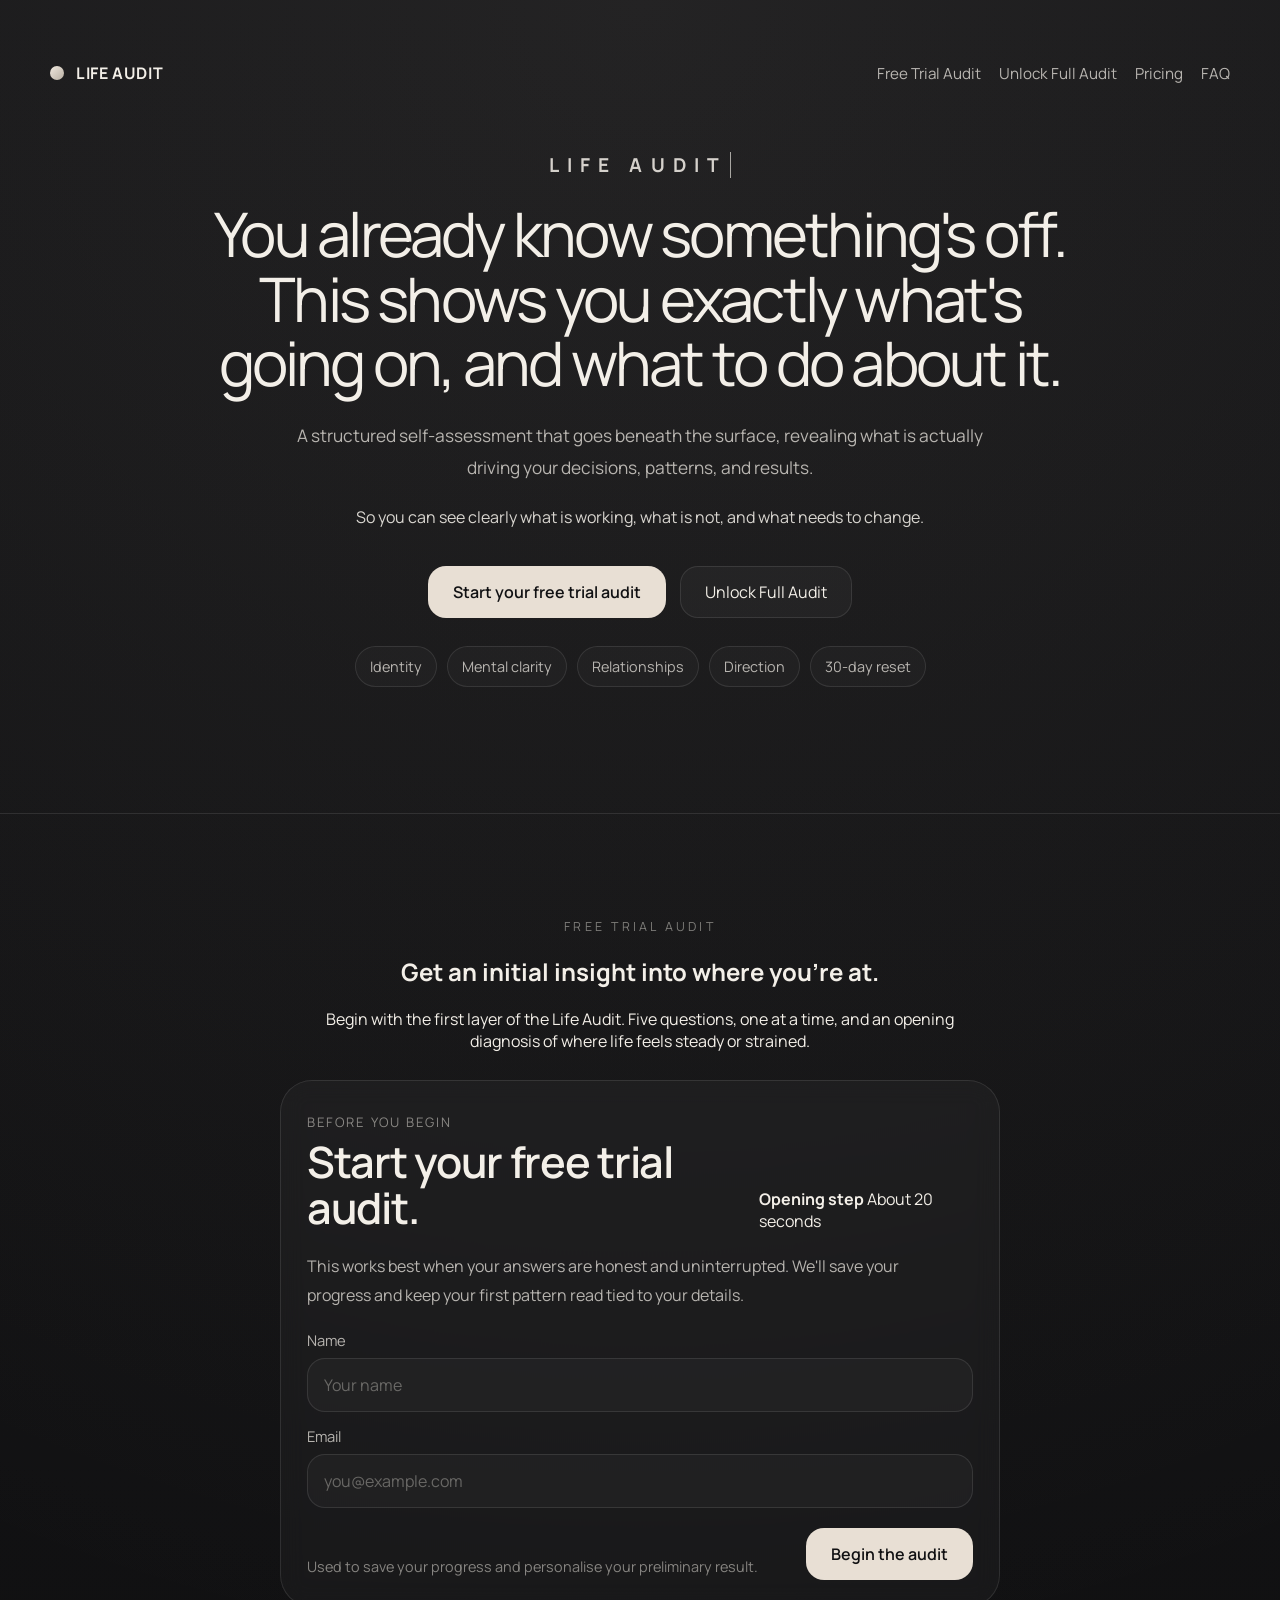
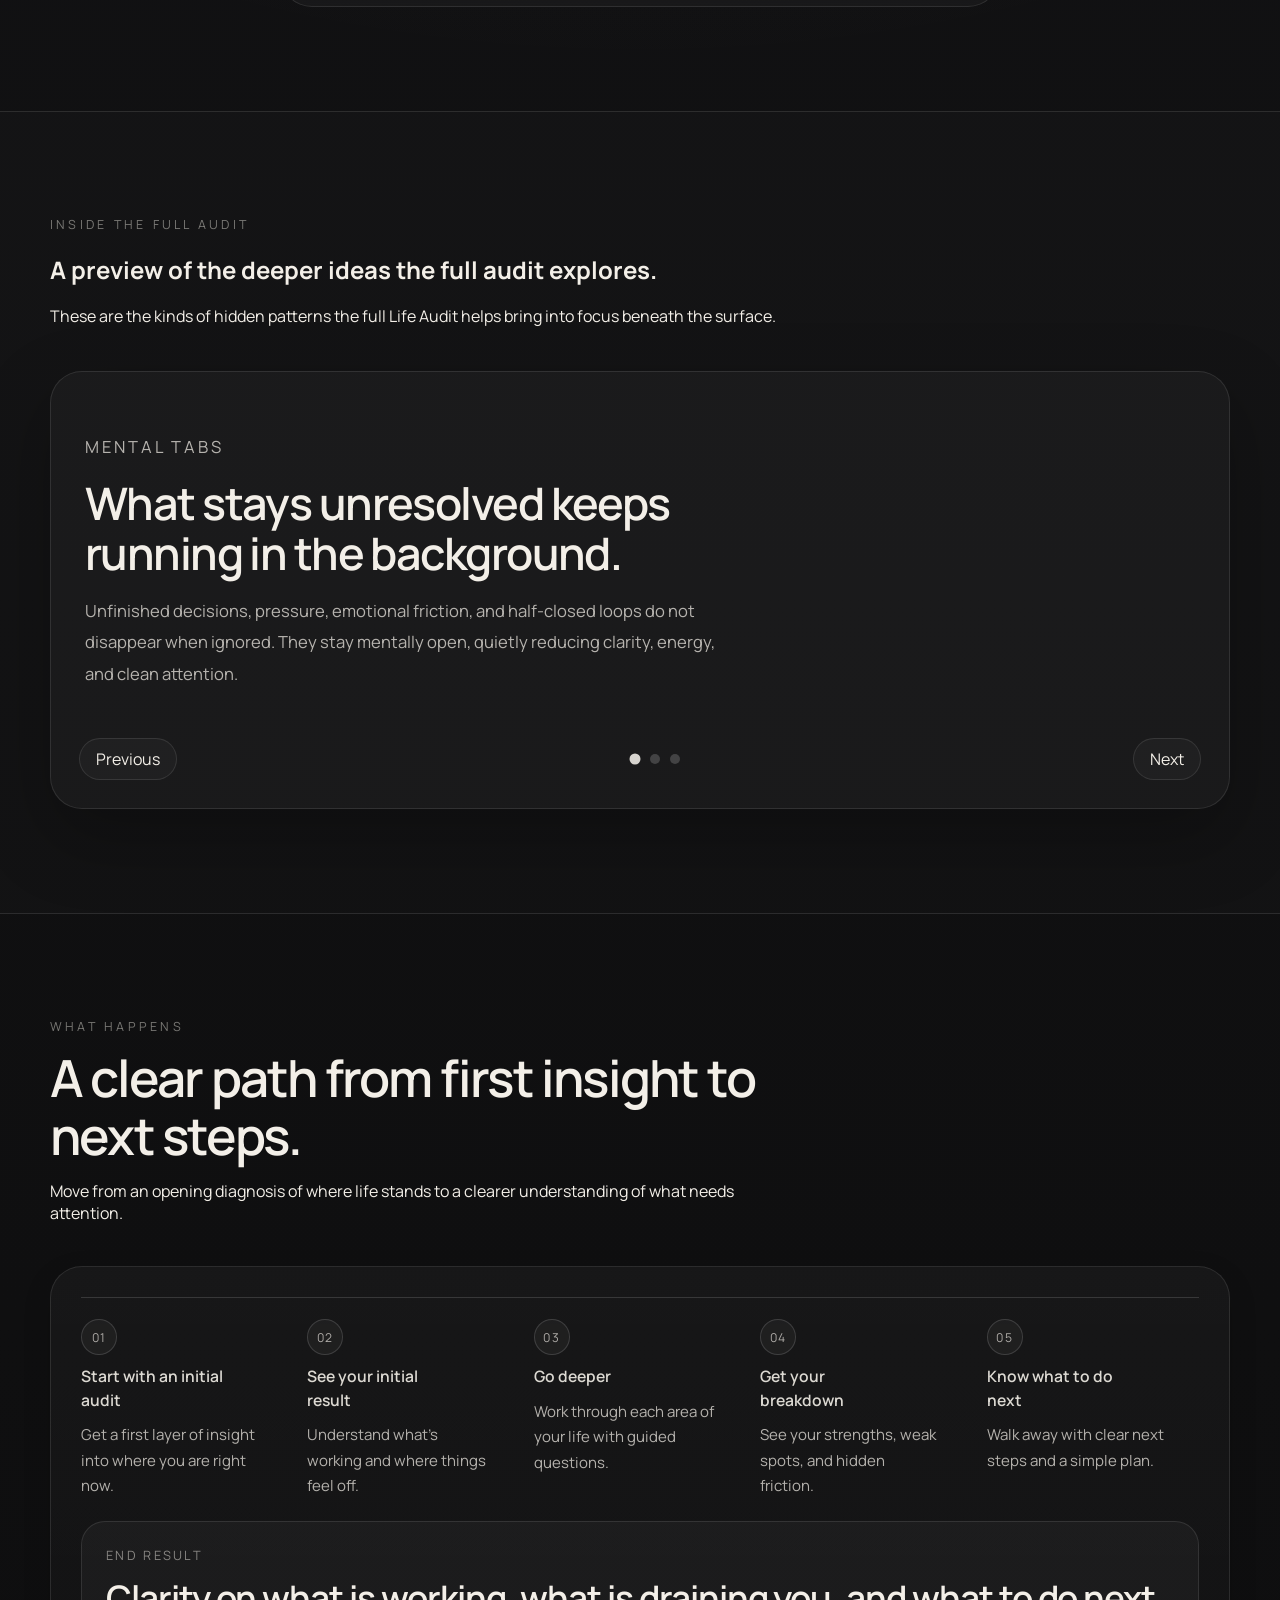
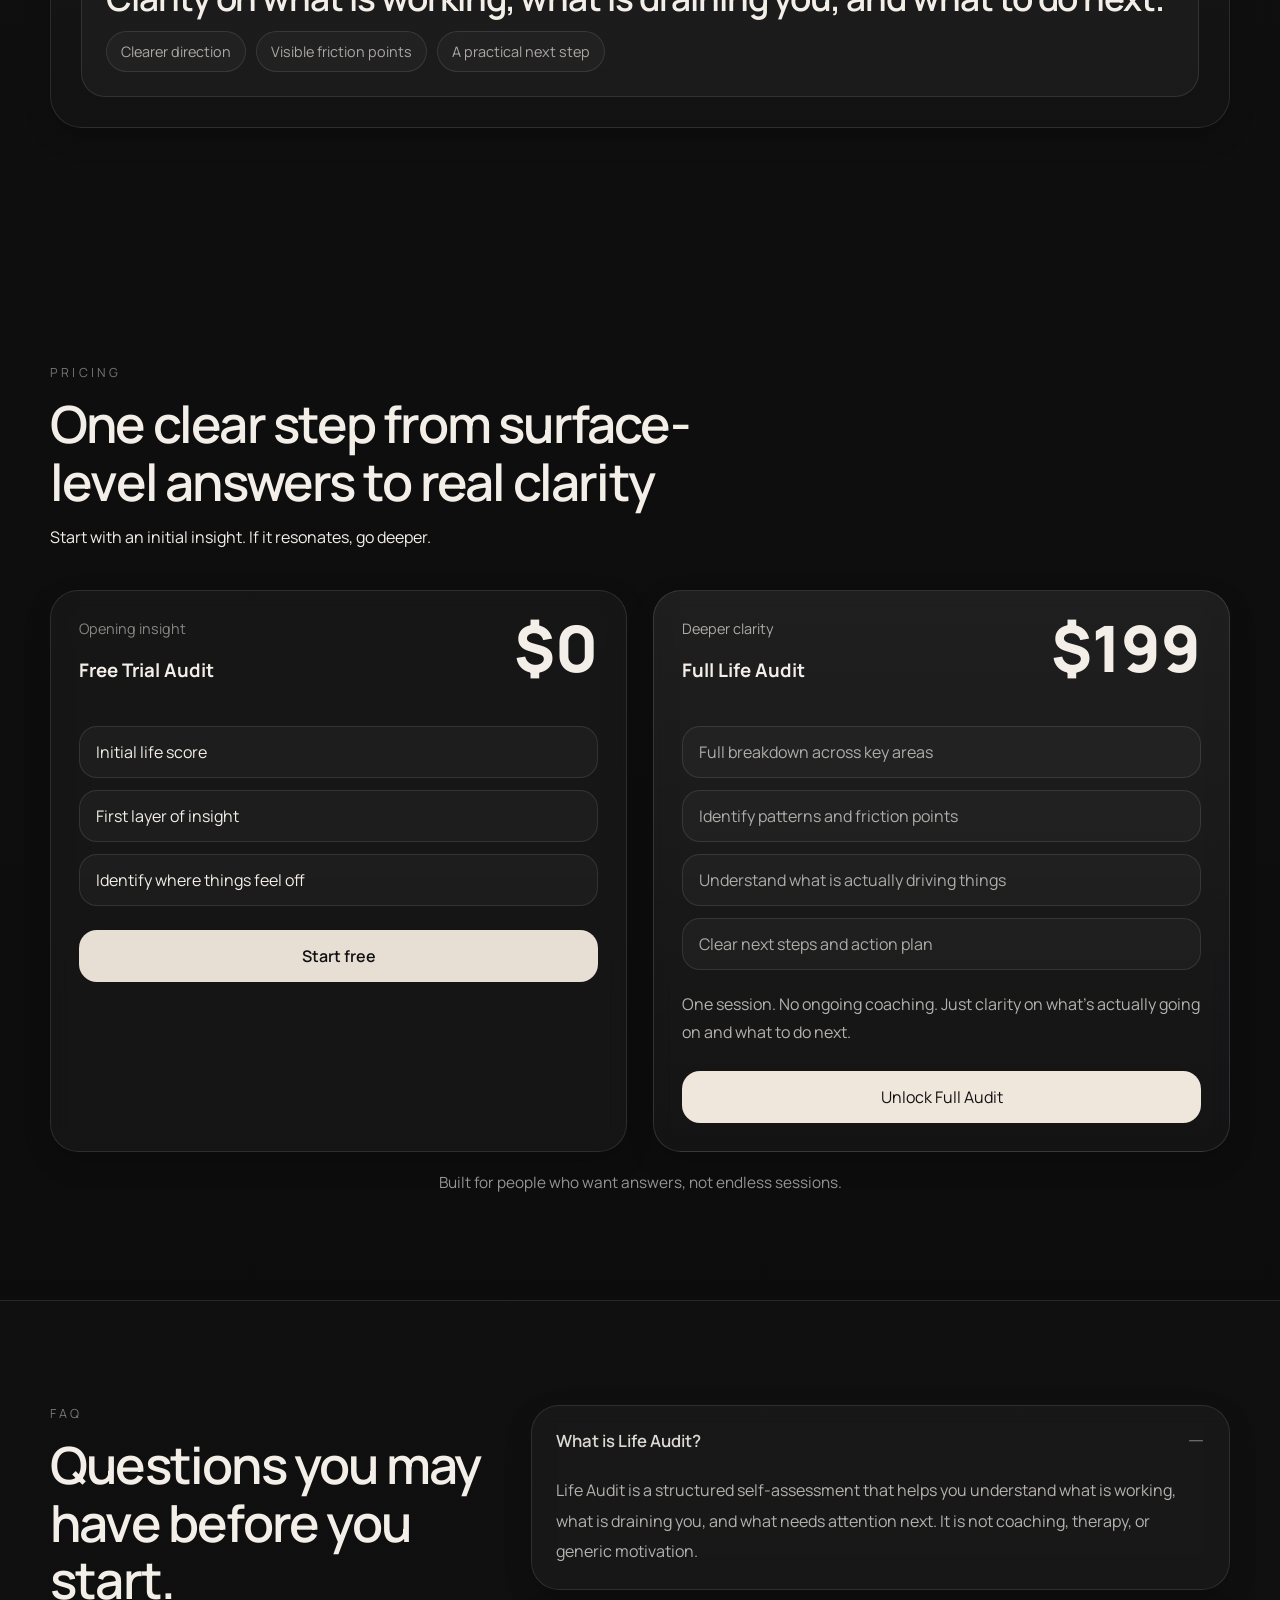
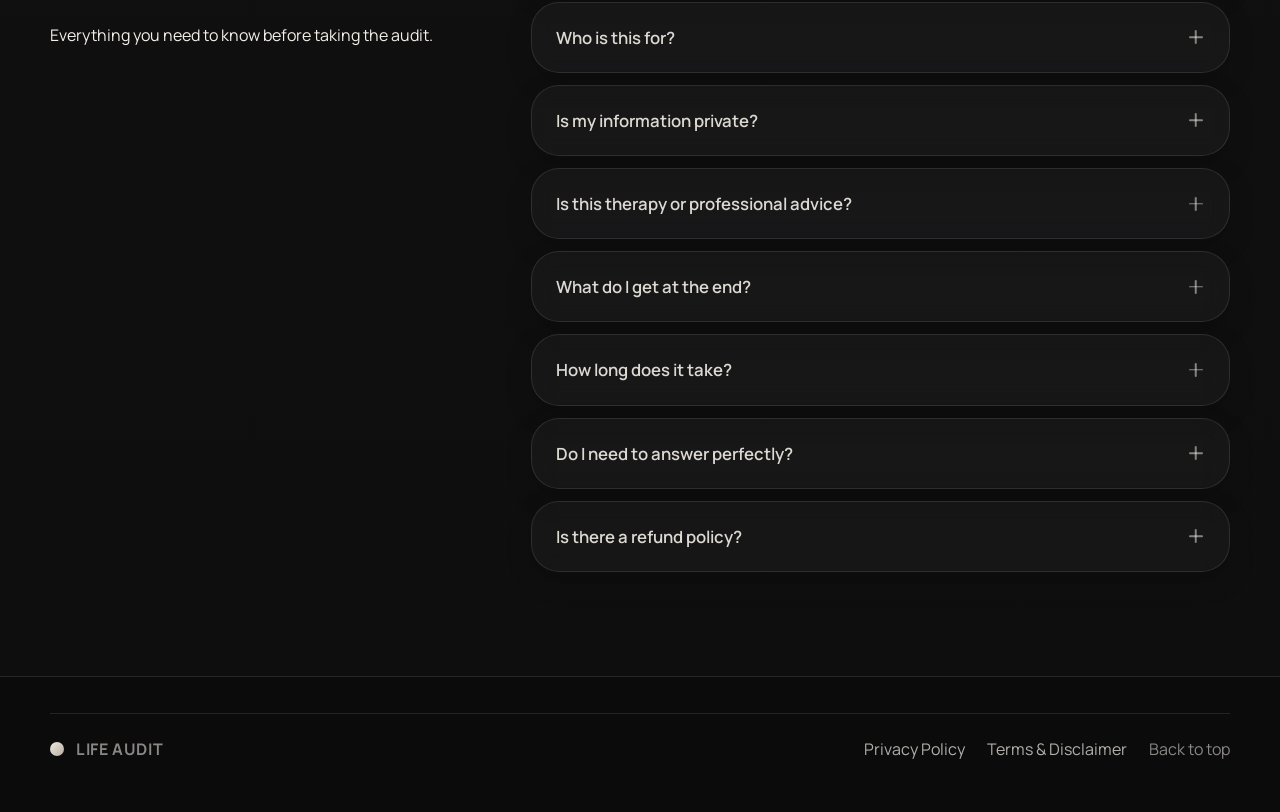
==== commit 388bdf01: "Add files via upload" ====
--- a/index.html
+++ b/index.html
@@ -11,7 +11,7 @@
     <link rel="preconnect" href="https://fonts.googleapis.com" />
     <link rel="preconnect" href="https://fonts.gstatic.com" crossorigin />
     <link
-      href="https://fonts.googleapis.com/css2?family=Instrument+Serif:ital@0;1&family=Manrope:wght@400;500;600;700;800&display=swap"
+      href="https://fonts.googleapis.com/css2?family=Manrope:wght@400;500;600;700;800&display=swap"
       rel="stylesheet"
     />
     <link rel="stylesheet" href="./styles.css" />
--- a/styles.css
+++ b/styles.css
@@ -1,16 +1,16 @@
 :root {
-  --bg: #0d1110;
-  --bg-soft: #141a18;
-  --panel: rgba(244, 239, 227, 0.06);
-  --panel-strong: rgba(244, 239, 227, 0.1);
-  --line: rgba(244, 239, 227, 0.12);
-  --text: #f4efe3;
-  --muted: rgba(244, 239, 227, 0.68);
-  --muted-strong: rgba(244, 239, 227, 0.82);
-  --accent: #d6ff72;
-  --accent-deep: #243116;
-  --accent-warm: #f0ab72;
-  --shadow: 0 24px 80px rgba(0, 0, 0, 0.28);
+  --bg: #101011;
+  --bg-soft: #171719;
+  --panel: rgba(255, 255, 255, 0.035);
+  --panel-strong: rgba(255, 255, 255, 0.06);
+  --line: rgba(255, 255, 255, 0.1);
+  --text: #f3efe8;
+  --muted: rgba(243, 239, 232, 0.72);
+  --muted-strong: rgba(243, 239, 232, 0.9);
+  --accent: #e8dfd4;
+  --accent-deep: #232326;
+  --accent-warm: #b9afa1;
+  --shadow: 0 28px 72px rgba(0, 0, 0, 0.28);
   --radius-xl: 32px;
   --radius-lg: 24px;
   --radius-md: 18px;
@@ -31,13 +31,13 @@
   font-family: "Manrope", sans-serif;
   color: var(--text);
   background:
-    radial-gradient(circle at top left, rgba(214, 255, 114, 0.11), transparent 28%),
-    radial-gradient(circle at top right, rgba(240, 171, 114, 0.09), transparent 24%),
-    linear-gradient(180deg, #0f1412 0%, #090c0b 100%);
+    radial-gradient(circle at top center, rgba(232, 223, 212, 0.08), transparent 30%),
+    linear-gradient(180deg, #131315 0%, #0f0f10 52%, #0b0b0c 100%);
 }
 
 body.is-audit-mode {
   overflow: hidden;
+  height: 100vh;
 }
 
 body::before {
@@ -46,10 +46,11 @@
   inset: 0;
   pointer-events: none;
   background-image:
-    linear-gradient(rgba(255, 255, 255, 0.015) 1px, transparent 1px),
-    linear-gradient(90deg, rgba(255, 255, 255, 0.015) 1px, transparent 1px);
-  background-size: 36px 36px;
-  mask-image: linear-gradient(180deg, rgba(0, 0, 0, 0.4), rgba(0, 0, 0, 1) 18%, rgba(0, 0, 0, 0.45));
+    linear-gradient(rgba(255, 255, 255, 0.008) 1px, transparent 1px),
+    linear-gradient(90deg, rgba(255, 255, 255, 0.008) 1px, transparent 1px);
+  background-size: 56px 56px;
+  opacity: 0.3;
+  mask-image: linear-gradient(180deg, rgba(0, 0, 0, 0.05), rgba(0, 0, 0, 1) 20%, rgba(0, 0, 0, 0.14));
 }
 
 a {
@@ -68,26 +69,15 @@
 
 .hero-orb,
 .hero-orb::after {
-  position: absolute;
-  border-radius: 999px;
-  filter: blur(18px);
+  display: none;
 }
 
 .hero-orb {
-  top: 88px;
-  right: -64px;
-  width: 320px;
-  height: 320px;
-  background: radial-gradient(circle, rgba(214, 255, 114, 0.22), transparent 68%);
+  display: none;
 }
 
 .hero-orb::after {
-  content: "";
-  bottom: -128px;
-  left: -740px;
-  width: 540px;
-  height: 540px;
-  background: radial-gradient(circle, rgba(240, 171, 114, 0.18), transparent 68%);
+  display: none;
 }
 
 .container {
@@ -100,7 +90,7 @@
   justify-content: space-between;
   align-items: center;
   gap: 20px;
-  padding: 22px 0 0;
+  padding: 28px 0 0;
 }
 
 .brand {
@@ -115,8 +105,7 @@
   width: 14px;
   height: 14px;
   border-radius: 999px;
-  background: linear-gradient(135deg, var(--accent), var(--accent-warm));
-  box-shadow: 0 0 18px rgba(214, 255, 114, 0.38);
+  background: linear-gradient(135deg, #f0e8de, #b8afa3);
 }
 
 .topbar-links {
@@ -131,55 +120,84 @@
 }
 
 .hero {
-  padding: 26px 0 84px;
+  padding: 34px 0 126px;
   border-bottom: 1px solid var(--line);
 }
 
 .hero-grid {
-  display: grid;
-  grid-template-columns: minmax(0, 1.2fr) minmax(340px, 0.85fr);
-  gap: 44px;
-  align-items: center;
-  padding-top: 60px;
-}
-
-.eyebrow {
+  display: flex;
+  justify-content: center;
+  padding-top: 68px;
+}
+
+.hero-main {
+  width: min(860px, 100%);
+  text-align: center;
+}
+
+.hero-typed {
   display: inline-flex;
-  align-items: center;
-  gap: 10px;
-  padding: 9px 14px;
-  border: 1px solid var(--line);
-  border-radius: 999px;
-  background: rgba(255, 255, 255, 0.035);
-  color: var(--muted-strong);
-  font-size: 0.88rem;
+  margin-bottom: 24px;
+  padding-right: 3px;
+  overflow: hidden;
+  white-space: nowrap;
+  border-right: 1px solid rgba(243, 239, 232, 0.65);
+  font-size: 1.2rem;
+  font-weight: 700;
+  letter-spacing: 0.42em;
+  color: rgba(243, 239, 232, 0.86);
+  animation:
+    heroTyping 1.9s steps(11, end),
+    heroCaret 1s step-end infinite;
+}
+
+.hero-typed span {
+  display: inline-block;
 }
 
 .hero h1 {
-  margin: 22px 0 0;
-  max-width: 820px;
-  font-family: "Instrument Serif", serif;
+  margin: 0 auto;
+  max-width: 900px;
+  font-family: "Manrope", sans-serif;
   font-weight: 400;
-  font-size: clamp(3.3rem, 7vw, 6.6rem);
-  line-height: 0.94;
-  letter-spacing: -0.03em;
-}
-
-.hero h1 span {
-  display: block;
-  color: rgba(244, 239, 227, 0.74);
+  font-size: clamp(2.35rem, 4.8vw, 4.35rem);
+  line-height: 1.05;
+  letter-spacing: -0.045em;
 }
 
 .hero-copy {
-  max-width: 640px;
-  margin: 24px 0 0;
-  font-size: 1.12rem;
-  line-height: 1.85;
-  color: var(--muted);
+  max-width: 700px;
+  margin: 24px auto 0;
+  font-size: 1.08rem;
+  line-height: 1.9;
+  color: rgba(243, 239, 232, 0.72);
+}
+
+.hero-subtext {
+  max-width: 700px;
+  margin: 24px auto 0;
+  font-size: 1.08rem;
+  line-height: 1.9;
+  color: rgba(243, 239, 232, 0.72);
+}
+
+.hero-outcome {
+  margin: 18px 0 0;
+  color: rgba(243, 239, 232, 0.88);
+  font-size: 1rem;
+  line-height: 1.8;
+}
+
+.hero-support {
+  margin: 18px 0 0;
+  color: rgba(243, 239, 232, 0.88);
+  font-size: 1rem;
+  line-height: 1.8;
 }
 
 .hero-actions {
   display: flex;
+  justify-content: center;
   flex-wrap: wrap;
   gap: 14px;
   margin-top: 34px;
@@ -190,38 +208,41 @@
   align-items: center;
   justify-content: center;
   min-height: 52px;
-  padding: 0 22px;
+  padding: 0 24px;
   border-radius: 18px;
   border: 1px solid transparent;
   transition:
     transform 180ms ease,
     border-color 180ms ease,
     background 180ms ease,
-    color 180ms ease;
+    color 180ms ease,
+    box-shadow 180ms ease;
   cursor: pointer;
 }
 
 .button:hover {
   transform: translateY(-1px);
+  box-shadow: 0 10px 24px rgba(0, 0, 0, 0.18);
 }
 
 .button-primary {
   background: var(--accent);
-  color: #10150e;
-  font-weight: 800;
+  color: #111113;
+  font-weight: 600;
 }
 
 .button-secondary {
-  background: rgba(255, 255, 255, 0.04);
+  background: rgba(255, 255, 255, 0.03);
   border-color: var(--line);
   color: var(--text);
 }
 
 .hero-tags {
   display: flex;
+  justify-content: center;
   flex-wrap: wrap;
   gap: 10px;
-  margin-top: 32px;
+  margin-top: 28px;
 }
 
 .pill {
@@ -242,7 +263,7 @@
   position: absolute;
   inset: 18px -16px -18px 28px;
   border-radius: calc(var(--radius-xl) + 8px);
-  background: linear-gradient(145deg, rgba(214, 255, 114, 0.22), rgba(240, 171, 114, 0.08), transparent 64%);
+  background: linear-gradient(145deg, rgba(255, 255, 255, 0.07), transparent 72%);
   z-index: 0;
 }
 
@@ -256,18 +277,16 @@
 
 .hero-card {
   z-index: 1;
-  padding: 22px;
+  padding: 26px;
   border-radius: var(--radius-xl);
-  background: rgba(248, 243, 233, 0.05);
+  background: rgba(255, 255, 255, 0.03);
   box-shadow: var(--shadow);
 }
 
 .inner-card {
   border-radius: 26px;
-  padding: 22px;
-  background:
-    radial-gradient(circle at top right, rgba(214, 255, 114, 0.08), transparent 32%),
-    rgba(8, 11, 10, 0.78);
+  padding: 24px;
+  background: rgba(255, 255, 255, 0.025);
 }
 
 .card-head,
@@ -283,7 +302,7 @@
 
 .label {
   margin: 0;
-  color: rgba(244, 239, 227, 0.5);
+  color: rgba(243, 239, 232, 0.5);
   font-size: 0.85rem;
 }
 
@@ -300,7 +319,7 @@
   padding: 10px 14px;
   border-radius: 18px;
   border: 1px solid var(--line);
-  background: rgba(255, 255, 255, 0.035);
+  background: rgba(255, 255, 255, 0.03);
   min-width: 104px;
 }
 
@@ -310,11 +329,11 @@
 }
 
 .score-panel {
-  margin-top: 18px;
-  padding: 20px;
+  margin-top: 20px;
+  padding: 24px;
   border-radius: 24px;
   border: 1px solid var(--line);
-  background: linear-gradient(180deg, rgba(255, 255, 255, 0.03), rgba(255, 255, 255, 0.015));
+  background: linear-gradient(180deg, rgba(255, 255, 255, 0.04), rgba(255, 255, 255, 0.02));
 }
 
 .score-value {
@@ -326,16 +345,16 @@
 
 .score-value span {
   font-size: 1.2rem;
-  color: rgba(244, 239, 227, 0.44);
+  color: rgba(243, 239, 232, 0.4);
 }
 
 .score-pill {
   align-self: center;
   padding: 10px 14px;
   border-radius: 999px;
-  border: 1px solid rgba(214, 255, 114, 0.24);
-  background: rgba(214, 255, 114, 0.08);
-  color: #d8f08a;
+  border: 1px solid rgba(255, 255, 255, 0.1);
+  background: rgba(255, 255, 255, 0.035);
+  color: rgba(243, 239, 232, 0.78);
   font-size: 0.86rem;
   letter-spacing: 0.03em;
 }
@@ -348,19 +367,19 @@
 .faq-item p,
 .question-subcard p {
   color: var(--muted);
-  line-height: 1.8;
+  line-height: 1.9;
 }
 
 .score-actions {
-  margin-top: 18px;
+  margin-top: 22px;
 }
 
 .mini-card {
   flex: 1;
-  padding: 16px;
+  padding: 18px;
   border-radius: 20px;
   border: 1px solid var(--line);
-  background: rgba(255, 255, 255, 0.035);
+  background: rgba(255, 255, 255, 0.03);
 }
 
 .mini-card strong {
@@ -372,18 +391,18 @@
 }
 
 .section {
-  padding: 88px 0;
+  padding: 104px 0;
 }
 
 .section-muted {
   border-top: 1px solid var(--line);
   border-bottom: 1px solid var(--line);
-  background: rgba(255, 255, 255, 0.02);
+  background: rgba(255, 255, 255, 0.015);
 }
 
 .section-heading {
   max-width: 720px;
-  margin-bottom: 34px;
+  margin-bottom: 42px;
 }
 
 .section-kicker {
@@ -391,25 +410,25 @@
   font-size: 0.78rem;
   letter-spacing: 0.26em;
   text-transform: uppercase;
-  color: rgba(244, 239, 227, 0.46);
+  color: rgba(243, 239, 232, 0.46);
 }
 
 .section-heading h2,
 .section-copy h2,
 .offer-copy h3,
 .faq-copy h2 {
-  font-family: "Instrument Serif", serif;
-  font-size: clamp(2.2rem, 4vw, 4rem);
-  font-weight: 400;
-  line-height: 1;
-  letter-spacing: -0.03em;
+  font-family: "Manrope", sans-serif;
+  font-size: clamp(2.15rem, 4vw, 3.8rem);
+  font-weight: 600;
+  line-height: 1.12;
+  letter-spacing: -0.035em;
 }
 
 .feature-grid,
 .step-grid,
 .pricing-grid {
   display: grid;
-  gap: 22px;
+  gap: 26px;
 }
 
 .feature-grid {
@@ -425,12 +444,13 @@
   border: 1px solid var(--line);
   border-radius: 28px;
   background: var(--panel);
-  backdrop-filter: blur(12px);
+  backdrop-filter: blur(10px);
+  box-shadow: 0 10px 28px rgba(0, 0, 0, 0.16);
 }
 
 .feature-card,
 .step-card {
-  padding: 28px;
+  padding: 32px;
 }
 
 .feature-card h3,
@@ -445,7 +465,7 @@
 .auditor-layout,
 .faq-layout {
   display: grid;
-  gap: 28px;
+  gap: 34px;
 }
 
 .audit-layout,
@@ -454,143 +474,409 @@
   align-items: start;
 }
 
-.mental-tabs-layout {
-  display: grid;
-  grid-template-columns: minmax(0, 0.9fr) minmax(0, 1.1fr);
-  gap: 32px;
+.mental-preview {
+  display: grid;
+  gap: 28px;
+}
+
+.mental-preview-intro {
+  max-width: 760px;
+}
+
+.mental-carousel {
+  display: grid;
+  gap: 18px;
+  padding: 28px;
+  border: 1px solid var(--line);
+  border-radius: 32px;
+  background: rgba(255, 255, 255, 0.03);
+  box-shadow: var(--shadow);
+}
+
+.mental-carousel-viewport {
+  overflow: hidden;
+}
+
+.mental-carousel-track {
+  display: flex;
+  transition: transform 260ms ease;
+  will-change: transform;
+}
+
+.mental-slide {
+  flex: 0 0 100%;
+  min-width: 100%;
+  min-height: 320px;
+  display: grid;
+  align-content: center;
+  gap: 16px;
+  padding: 18px 6px;
+}
+
+.mental-slide-kicker {
+  margin: 0;
+  color: rgba(243, 239, 232, 0.5);
+  font-size: 0.8rem;
+  letter-spacing: 0.18em;
+  text-transform: uppercase;
+}
+
+.mental-slide h3 {
+  margin: 0;
+  max-width: 720px;
+  font-size: clamp(1.8rem, 3.6vw, 2.8rem);
+  font-weight: 600;
+  line-height: 1.12;
+  letter-spacing: -0.035em;
+}
+
+.mental-slide p {
+  margin: 0;
+  max-width: 640px;
+  color: var(--muted);
+  font-size: 1.04rem;
+  line-height: 1.9;
+}
+
+.mental-carousel-controls {
+  display: flex;
   align-items: center;
-}
-
-.mental-tabs-visual {
-  display: grid;
-}
-
-.mental-tabs-frame {
-  position: relative;
-  min-height: 520px;
-  padding: 22px;
-  border: 1px solid var(--line);
-  border-radius: 34px;
-  background:
-    radial-gradient(circle at top right, rgba(214, 255, 114, 0.06), transparent 28%),
-    radial-gradient(circle at bottom left, rgba(240, 171, 114, 0.06), transparent 24%),
-    rgba(8, 11, 10, 0.82);
-  overflow: hidden;
-  box-shadow: var(--shadow);
-}
-
-.mental-tabs-topbar {
-  display: flex;
-  gap: 8px;
-}
-
-.mental-tabs-topbar span {
+  justify-content: space-between;
+  gap: 18px;
+}
+
+.mental-carousel-button {
+  min-height: 42px;
+  padding: 0 16px;
+  border: 1px solid var(--line);
+  border-radius: 999px;
+  background: rgba(255, 255, 255, 0.03);
+  color: var(--text);
+  cursor: pointer;
+  transition:
+    border-color 180ms ease,
+    background 180ms ease,
+    transform 180ms ease;
+}
+
+.mental-carousel-button:hover {
+  transform: translateY(-1px);
+  border-color: rgba(255, 255, 255, 0.16);
+}
+
+.mental-carousel-dots {
+  display: flex;
+  align-items: center;
+  justify-content: center;
+  gap: 10px;
+}
+
+.mental-dot {
   width: 10px;
   height: 10px;
+  padding: 0;
+  border: 0;
   border-radius: 999px;
-  background: rgba(244, 239, 227, 0.18);
-}
-
-.mental-tabs-stack {
+  background: rgba(255, 255, 255, 0.18);
+  cursor: pointer;
+  transition:
+    transform 180ms ease,
+    background 180ms ease;
+}
+
+.mental-dot.is-active {
+  background: rgba(243, 239, 232, 0.88);
+  transform: scale(1.1);
+}
+
+.resume-overlay {
+  position: fixed;
+  inset: 0;
+  z-index: 40;
+  display: grid;
+  place-items: center;
+  padding: 24px;
+  background: rgba(8, 8, 10, 0.62);
+  backdrop-filter: blur(12px);
+}
+
+.resume-overlay[hidden] {
+  display: none;
+}
+
+.resume-dialog {
+  width: min(560px, 100%);
+  display: grid;
+  gap: 18px;
+  padding: 32px;
+  border: 1px solid var(--line);
+  border-radius: 30px;
+  background: rgba(17, 17, 19, 0.96);
+  box-shadow: var(--shadow);
+}
+
+.resume-dialog h3 {
+  margin: 0;
+  font-size: clamp(1.9rem, 4vw, 2.5rem);
+  font-weight: 600;
+  letter-spacing: -0.035em;
+  line-height: 1.08;
+}
+
+.resume-dialog p {
+  margin: 0;
+  color: var(--muted);
+  line-height: 1.8;
+}
+
+.resume-actions {
+  display: flex;
+  justify-content: flex-end;
+  gap: 12px;
+  margin-top: 4px;
+}
+
+.mini-audit-intro {
+  max-width: 700px;
+  margin: 0 auto 28px;
+  text-align: center;
+}
+
+.mini-audit-wrap {
+  display: flex;
+  justify-content: center;
+}
+
+.mini-audit-shell {
+  width: min(720px, 100%);
+  gap: 22px;
+  padding: 28px;
+  border-radius: 32px;
+  background: rgba(255, 255, 255, 0.03);
+}
+
+.mini-audit-card {
+  display: grid;
+  gap: 22px;
+  padding: 8px 2px 2px;
+}
+
+.mini-audit-capture {
+  gap: 20px;
+}
+
+.mini-audit-head,
+.mini-audit-footer {
+  display: flex;
+  justify-content: space-between;
+  gap: 18px;
+  align-items: flex-end;
+}
+
+.mini-audit-kicker {
+  margin: 0 0 8px;
+  color: rgba(243, 239, 232, 0.5);
+  font-size: 0.82rem;
+  letter-spacing: 0.16em;
+  text-transform: uppercase;
+}
+
+.mini-audit-head h3 {
+  margin: 0;
+  font-family: "Manrope", sans-serif;
+  font-size: clamp(2rem, 3.5vw, 2.7rem);
+  font-weight: 600;
+  line-height: 1.08;
+  letter-spacing: -0.03em;
+}
+
+.mini-audit-capture-copy {
+  margin: 0;
+  max-width: 620px;
+  color: var(--muted);
+  line-height: 1.8;
+}
+
+.mini-audit-fields {
+  display: grid;
+  gap: 14px;
+}
+
+.mini-audit-field {
+  display: grid;
+  gap: 8px;
+}
+
+.mini-audit-field span {
+  color: rgba(243, 239, 232, 0.72);
+  font-size: 0.92rem;
+}
+
+.mini-audit-field input {
+  width: 100%;
+  min-height: 54px;
+  padding: 0 16px;
+  border: 1px solid var(--line);
+  border-radius: 18px;
+  background: rgba(255, 255, 255, 0.03);
+  color: var(--text);
+  font: inherit;
+  outline: none;
+  transition:
+    border-color 180ms ease,
+    background 180ms ease,
+    box-shadow 180ms ease;
+}
+
+.mini-audit-field input:focus {
+  border-color: rgba(255, 255, 255, 0.18);
+  box-shadow: 0 0 0 1px rgba(255, 255, 255, 0.08);
+}
+
+.mini-audit-field input::placeholder {
+  color: rgba(243, 239, 232, 0.34);
+}
+
+.mini-audit-footnote {
+  color: rgba(243, 239, 232, 0.5);
+  font-size: 0.9rem;
+  line-height: 1.7;
+}
+
+.mini-audit-personal {
+  margin: 0 0 10px;
+  color: rgba(243, 239, 232, 0.64);
+  font-size: 0.96rem;
+  line-height: 1.7;
+}
+
+.mini-audit-progress {
+  position: relative;
+  padding: 6px 0;
+}
+
+.mini-audit-progress-line {
   position: absolute;
-  inset: 74px auto auto 26px;
-  width: min(420px, calc(100% - 52px));
-  display: grid;
-  gap: 14px;
-}
-
-.mental-tab {
-  padding: 18px 18px 16px;
-  border: 1px solid rgba(244, 239, 227, 0.08);
-  border-radius: 22px;
-  background: rgba(255, 255, 255, 0.035);
-  backdrop-filter: blur(10px);
-  animation: mentalTabFloat 9s ease-in-out infinite;
-}
-
-.mental-tab strong {
-  display: block;
-  font-size: 1rem;
+  top: 50%;
+  left: 10px;
+  right: 10px;
+  height: 1px;
+  background:
+    linear-gradient(90deg, rgba(255, 255, 255, 0.08), rgba(255, 255, 255, 0.18), rgba(255, 255, 255, 0.08));
+  transform: translateY(-50%);
+}
+
+.mini-audit-progress-network {
+  position: relative;
+  display: grid;
+  grid-template-columns: repeat(5, minmax(0, 1fr));
+  align-items: center;
+}
+
+.mini-audit-progress-node {
+  position: relative;
+  justify-self: center;
+  width: 12px;
+  height: 12px;
+  border-radius: 999px;
+  border: 1px solid rgba(255, 255, 255, 0.12);
+  background: #111113;
+  box-shadow: 0 0 0 6px rgba(255, 255, 255, 0.015);
+  transition:
+    transform 220ms ease,
+    background 220ms ease,
+    border-color 220ms ease,
+    box-shadow 220ms ease;
+}
+
+.mini-audit-progress-node::before,
+.mini-audit-progress-node::after {
+  content: "";
+  position: absolute;
+  top: 50%;
+  width: calc(50vw - 120px);
+  max-width: 120px;
+  height: 1px;
+  background: rgba(255, 255, 255, 0.1);
+  transform: translateY(-50%);
+}
+
+.mini-audit-progress-node::before {
+  right: calc(100% + 6px);
+}
+
+.mini-audit-progress-node::after {
+  left: calc(100% + 6px);
+}
+
+.mini-audit-progress-node:first-child::before,
+.mini-audit-progress-node:last-child::after {
+  display: none;
+}
+
+.mini-audit-progress-node.is-complete {
+  background: #f0e7dc;
+  border-color: rgba(240, 231, 220, 0.86);
+  box-shadow:
+    0 0 0 6px rgba(240, 231, 220, 0.05),
+    0 0 18px rgba(240, 231, 220, 0.14);
+}
+
+.mini-audit-progress-node.is-current {
+  transform: scale(1.22);
+  background: #d8cfc2;
+  border-color: rgba(240, 231, 220, 0.76);
+  box-shadow:
+    0 0 0 7px rgba(240, 231, 220, 0.05),
+    0 0 22px rgba(240, 231, 220, 0.12);
+}
+
+.mini-audit-progress-node.is-pending {
+  background: rgba(255, 255, 255, 0.03);
+}
+
+.mini-audit-progress-node.is-complete::before,
+.mini-audit-progress-node.is-complete::after,
+.mini-audit-progress-node.is-current::before {
+  background: linear-gradient(90deg, rgba(240, 231, 220, 0.48), rgba(240, 231, 220, 0.18));
+}
+
+.mini-audit-options {
+  gap: 12px;
+}
+
+.mini-audit-option {
+  width: 100%;
+  padding: 18px 20px;
+  border: 1px solid var(--line);
+  border-radius: 20px;
+  background: rgba(255, 255, 255, 0.03);
   color: var(--muted-strong);
-}
-
-.mental-tab p {
-  margin: 8px 0 0;
-  color: rgba(244, 239, 227, 0.56);
-  line-height: 1.7;
-}
-
-.mental-tab-primary {
-  transform: translateX(0);
-}
-
-.mental-tab-secondary {
-  transform: translateX(36px);
-  animation-delay: -2s;
-}
-
-.mental-tab-tertiary {
-  transform: translateX(14px);
-  animation-delay: -4s;
-}
-
-.mental-tab-muted {
-  transform: translateX(54px);
-  animation-delay: -6s;
-}
-
-.mental-tabs-core {
-  position: absolute;
-  right: 34px;
-  bottom: 34px;
-  width: 240px;
-  height: 240px;
-  display: grid;
-  place-items: center;
-}
-
-.mental-tabs-ring {
-  position: absolute;
-  inset: 0;
-  border-radius: 50%;
-  border: 1px solid rgba(214, 255, 114, 0.18);
-  background: radial-gradient(circle, rgba(214, 255, 114, 0.06), transparent 70%);
-  animation: mentalPulse 7s ease-in-out infinite;
-}
-
-.mental-tabs-ring-delay {
-  inset: 20px;
-  animation-delay: -3s;
-}
-
-.mental-tabs-center {
-  position: relative;
-  z-index: 1;
-  width: 152px;
-  height: 152px;
-  border-radius: 50%;
-  border: 1px solid rgba(244, 239, 227, 0.1);
-  background: rgba(10, 13, 11, 0.86);
-  display: grid;
-  place-items: center;
-  text-align: center;
-  padding: 18px;
-}
-
-.mental-tabs-center span {
-  display: block;
-  color: rgba(244, 239, 227, 0.5);
-  font-size: 0.86rem;
-  letter-spacing: 0.08em;
-  text-transform: uppercase;
-}
-
-.mental-tabs-center strong {
-  display: block;
-  margin-top: 8px;
-  font-size: 1.15rem;
-  line-height: 1.3;
-  color: var(--text);
+  text-align: left;
+  cursor: pointer;
+  transition:
+    transform 180ms ease,
+    border-color 180ms ease,
+    background 180ms ease,
+    box-shadow 180ms ease;
+}
+
+.mini-audit-option:hover {
+  transform: translateY(-1px);
+  border-color: rgba(255, 255, 255, 0.14);
+  box-shadow: 0 8px 18px rgba(0, 0, 0, 0.14);
+}
+
+.mini-audit-option.is-selected {
+  border-color: rgba(255, 255, 255, 0.16);
+  background: rgba(255, 255, 255, 0.06);
+}
+
+.mini-audit-footer .button[disabled] {
+  opacity: 0.45;
+  cursor: not-allowed;
+  transform: none;
+  box-shadow: none;
 }
 
 .audit-shell {
@@ -599,9 +885,7 @@
   padding: 24px;
   border: 1px solid var(--line);
   border-radius: 32px;
-  background:
-    radial-gradient(circle at top right, rgba(214, 255, 114, 0.08), transparent 28%),
-    rgba(244, 239, 227, 0.045);
+  background: rgba(255, 255, 255, 0.03);
   backdrop-filter: blur(12px);
 }
 
@@ -611,11 +895,11 @@
 
 .full-audit-panel {
   display: grid;
-  gap: 18px;
+  gap: 20px;
   padding: 24px;
   border: 1px solid var(--line);
   border-radius: 32px;
-  background: rgba(244, 239, 227, 0.045);
+  background: rgba(255, 255, 255, 0.04);
   backdrop-filter: blur(12px);
 }
 
@@ -665,14 +949,14 @@
 }
 
 .progress-meta span {
-  color: rgba(244, 239, 227, 0.56);
+  color: rgba(243, 239, 232, 0.54);
   font-size: 0.92rem;
 }
 
 .progress-bar {
   height: 10px;
   border-radius: 999px;
-  background: rgba(255, 255, 255, 0.06);
+  background: rgba(255, 255, 255, 0.08);
   overflow: hidden;
 }
 
@@ -680,7 +964,7 @@
   display: block;
   height: 100%;
   border-radius: inherit;
-  background: linear-gradient(90deg, var(--accent), #e8f6aa);
+  background: linear-gradient(90deg, #cbbcab, #ddcfbe);
 }
 
 .full-question-card,
@@ -688,7 +972,7 @@
 .result-focus {
   border: 1px solid var(--line);
   border-radius: 22px;
-  background: rgba(0, 0, 0, 0.18);
+  background: rgba(255, 255, 255, 0.03);
 }
 
 .full-question-card {
@@ -702,7 +986,7 @@
 }
 
 .full-question-head p span {
-  color: rgba(244, 239, 227, 0.35);
+  color: rgba(243, 239, 232, 0.38);
 }
 
 .scale-options {
@@ -715,7 +999,7 @@
   min-height: 48px;
   border-radius: 16px;
   border: 1px solid var(--line);
-  background: rgba(255, 255, 255, 0.02);
+  background: rgba(255, 255, 255, 0.03);
   color: var(--muted-strong);
   cursor: pointer;
   transition:
@@ -726,12 +1010,12 @@
 
 .scale-option:hover {
   transform: translateY(-1px);
-  border-color: rgba(214, 255, 114, 0.2);
+  border-color: rgba(255, 255, 255, 0.14);
 }
 
 .scale-option.is-active {
-  background: rgba(214, 255, 114, 0.12);
-  border-color: rgba(214, 255, 114, 0.3);
+  background: rgba(255, 255, 255, 0.06);
+  border-color: rgba(255, 255, 255, 0.16);
   color: var(--text);
 }
 
@@ -773,7 +1057,7 @@
 }
 
 .result-tile span {
-  color: rgba(244, 239, 227, 0.6);
+  color: rgba(243, 239, 232, 0.54);
 }
 
 .results-list {
@@ -784,7 +1068,7 @@
   align-items: center;
   border: 1px solid var(--line);
   border-radius: 18px;
-  background: rgba(0, 0, 0, 0.16);
+  background: rgba(255, 255, 255, 0.03);
   color: var(--muted);
   line-height: 1.7;
 }
@@ -801,16 +1085,25 @@
 .full-audit-stage {
   width: min(920px, 100%);
   margin: 0 auto;
+  overflow: visible;
 }
 
 .audit-mode {
+  height: 100vh;
   min-height: 100vh;
   padding: 24px;
+  overflow-y: auto;
+  overflow-x: hidden;
+  overscroll-behavior: contain;
+  -webkit-overflow-scrolling: touch;
   background:
-    radial-gradient(circle at top left, rgba(214, 255, 114, 0.1), transparent 24%),
-    radial-gradient(circle at top right, rgba(240, 171, 114, 0.08), transparent 22%),
-    linear-gradient(180deg, #0d1110 0%, #080b09 100%);
+    radial-gradient(circle at top left, rgba(232, 223, 212, 0.08), transparent 26%),
+    radial-gradient(circle at top right, rgba(185, 175, 161, 0.08), transparent 24%),
+    linear-gradient(180deg, #131315 0%, #0d0d0e 100%);
   animation: auditModeEnter 320ms ease;
+  transition:
+    background 260ms ease,
+    padding 260ms ease;
 }
 
 .audit-mode[hidden] {
@@ -822,8 +1115,10 @@
   min-height: calc(100vh - 48px);
   margin: 0 auto;
   display: grid;
-  grid-template-rows: auto 1fr;
-  gap: 18px;
+  grid-template-rows: auto auto;
+  gap: 22px;
+  padding-bottom: 24px;
+  transition: width 260ms ease;
 }
 
 .audit-mode-bar {
@@ -831,54 +1126,107 @@
   align-items: center;
   justify-content: space-between;
   gap: 18px;
-  padding: 6px 4px 0;
+  padding: 10px 4px 0;
+}
+
+.audit-mode-actions {
+  display: inline-flex;
+  align-items: center;
+  gap: 18px;
 }
 
 .audit-mode-label {
-  color: rgba(244, 239, 227, 0.56);
+  color: rgba(243, 239, 232, 0.54);
   font-size: 0.88rem;
   letter-spacing: 0.16em;
   text-transform: uppercase;
 }
 
+.audit-focus,
 .audit-exit {
   padding: 0;
   border: 0;
   background: transparent;
-  color: rgba(244, 239, 227, 0.68);
+  color: rgba(243, 239, 232, 0.68);
   cursor: pointer;
-}
-
+  transition: color 180ms ease, opacity 180ms ease;
+}
+
+.audit-focus:hover,
 .audit-exit:hover {
   color: var(--text);
 }
 
+.audit-focus[hidden] {
+  display: none;
+}
+
 .full-audit-view {
   animation: auditFade 260ms ease;
+  width: 100%;
 }
 
 .full-audit-card {
   min-height: 78vh;
   display: grid;
-  align-content: space-between;
-  gap: 28px;
-  padding: 36px;
+  align-content: start;
+  gap: 34px;
+  padding: 42px;
   border: 1px solid var(--line);
   border-radius: 36px;
-  background:
-    radial-gradient(circle at top right, rgba(214, 255, 114, 0.07), transparent 28%),
-    rgba(10, 13, 11, 0.88);
+  background: rgba(17, 17, 19, 0.92);
   backdrop-filter: blur(14px);
+  transition:
+    padding 260ms ease,
+    background 260ms ease,
+    border-color 260ms ease,
+    box-shadow 260ms ease;
+}
+
+.full-audit-card-question,
+.full-audit-card-intro,
+.full-audit-card-reflection,
+.full-audit-card-milestone,
+.full-audit-card-disclaimer,
+.full-audit-card-results {
+  min-height: auto;
 }
 
 .full-audit-card-welcome {
   min-height: calc(100vh - 150px);
-  padding-top: 56px;
-  padding-bottom: 56px;
+  padding-top: 68px;
+  padding-bottom: 68px;
+  background: rgba(17, 17, 19, 0.94);
+  align-content: center;
+}
+
+.audit-mode.is-focus-mode {
   background:
-    radial-gradient(circle at top center, rgba(214, 255, 114, 0.08), transparent 26%),
-    radial-gradient(circle at bottom right, rgba(240, 171, 114, 0.06), transparent 30%),
-    rgba(10, 13, 11, 0.9);
+    radial-gradient(circle at top, rgba(228, 218, 205, 0.05), transparent 34%),
+    linear-gradient(180deg, #101011 0%, #0c0c0d 100%);
+}
+
+.audit-mode.is-focus-mode .audit-mode-shell {
+  width: min(860px, 100%);
+}
+
+.audit-mode.is-focus-mode .audit-mode-label {
+  color: rgba(243, 239, 232, 0.36);
+}
+
+.full-audit-card-question.is-focus-mode {
+  min-height: calc(100vh - 150px);
+  align-content: center;
+  gap: 28px;
+  padding: 56px;
+  background: rgba(14, 14, 16, 0.96);
+  box-shadow: 0 28px 80px rgba(0, 0, 0, 0.24);
+}
+
+.full-audit-card-question.is-focus-mode .full-audit-copy-block,
+.full-audit-card-question.is-focus-mode .full-audit-input-wrap,
+.full-audit-card-question.is-focus-mode .full-audit-footer {
+  max-width: 760px;
 }
 
 .full-audit-card-intro,
@@ -892,7 +1240,7 @@
   display: flex;
   justify-content: space-between;
   gap: 18px;
-  color: rgba(244, 239, 227, 0.56);
+  color: rgba(243, 239, 232, 0.56);
   font-size: 0.92rem;
   letter-spacing: 0.04em;
 }
@@ -901,26 +1249,95 @@
   max-width: 720px;
 }
 
+.full-audit-copy-block-intro {
+  max-width: 820px;
+}
+
 .full-audit-title {
   margin: 0;
-  font-family: "Instrument Serif", serif;
-  font-size: clamp(2.6rem, 6vw, 5rem);
-  font-weight: 400;
-  line-height: 0.98;
+  font-family: "Manrope", sans-serif;
+  font-size: clamp(2.5rem, 6vw, 4.8rem);
+  font-weight: 600;
+  line-height: 1.05;
   letter-spacing: -0.04em;
 }
 
 .full-audit-lead,
 .full-audit-note {
-  margin: 18px 0 0;
+  margin: 20px 0 0;
   max-width: 720px;
   color: var(--muted);
   font-size: 1.04rem;
-  line-height: 1.95;
+  line-height: 2;
 }
 
 .full-audit-note {
-  color: rgba(244, 239, 227, 0.52);
+  color: rgba(243, 239, 232, 0.58);
+}
+
+.full-audit-title-intro {
+  font-size: clamp(2.8rem, 6vw, 5.4rem);
+  line-height: 1.04;
+  letter-spacing: -0.05em;
+}
+
+.intro-typed-stack {
+  display: grid;
+  gap: 22px;
+}
+
+.intro-type-row {
+  display: inline-flex;
+  align-items: baseline;
+  gap: 8px;
+  width: fit-content;
+  max-width: 100%;
+}
+
+.intro-type-row p,
+.intro-type-row h2 {
+  margin: 0;
+}
+
+.intro-type-row .full-audit-note,
+.intro-type-row .full-audit-lead {
+  margin: 0;
+}
+
+.intro-cursor {
+  width: 1px;
+  min-width: 1px;
+  height: 1.2em;
+  background: rgba(243, 239, 232, 0.72);
+  opacity: 0;
+}
+
+.intro-type-row.is-active .intro-cursor,
+.intro-type-row:last-child.is-complete .intro-cursor {
+  opacity: 1;
+  animation: heroCaret 1s step-end infinite;
+}
+
+.intro-type-row.is-complete:not(:last-child) .intro-cursor {
+  opacity: 0;
+  animation: none;
+}
+
+.full-audit-footer-intro {
+  margin-top: 22px;
+  justify-content: center;
+  opacity: 0;
+  transform: translateY(10px);
+  pointer-events: none;
+  transition:
+    opacity 320ms ease,
+    transform 320ms ease;
+}
+
+.full-audit-footer-intro.is-visible {
+  opacity: 1;
+  transform: translateY(0);
+  pointer-events: auto;
 }
 
 .full-audit-progressbar {
@@ -937,28 +1354,54 @@
   display: flex;
   justify-content: space-between;
   gap: 18px;
-  color: rgba(244, 239, 227, 0.52);
+  color: rgba(243, 239, 232, 0.56);
   font-size: 0.92rem;
-  line-height: 1.6;
+  line-height: 1.75;
 }
 
 .progress-bar-journey {
   height: 12px;
-  background: rgba(255, 255, 255, 0.05);
+  background: rgba(255, 255, 255, 0.08);
+  border-radius: 999px;
+  overflow: hidden;
 }
 
 .full-audit-input-wrap {
   width: 100%;
+  overflow: visible;
+}
+
+.full-audit-input {
+  width: 100%;
+  min-height: 64px;
+  padding: 0 24px;
+  border: 1px solid var(--line);
+  border-radius: 22px;
+  background: rgba(255, 255, 255, 0.03);
+  color: var(--text);
+  font: inherit;
+  font-size: 1.02rem;
+  line-height: 1.6;
+  outline: none;
+}
+
+.full-audit-input:focus {
+  border-color: rgba(255, 255, 255, 0.18);
+  box-shadow: 0 0 0 1px rgba(255, 255, 255, 0.08);
+}
+
+.full-audit-input::placeholder {
+  color: rgba(243, 239, 232, 0.34);
 }
 
 .audit-check {
   display: flex;
   align-items: center;
   gap: 12px;
-  padding: 16px 18px;
+  padding: 18px 20px;
   border: 1px solid var(--line);
   border-radius: 20px;
-  background: rgba(255, 255, 255, 0.025);
+  background: rgba(255, 255, 255, 0.03);
   color: var(--muted-strong);
   cursor: pointer;
 }
@@ -971,36 +1414,55 @@
 .full-audit-textarea {
   width: 100%;
   min-height: 280px;
-  padding: 24px 26px;
+  max-width: 100%;
+  padding: 26px 28px;
   border: 1px solid var(--line);
   border-radius: 24px;
-  background: rgba(255, 255, 255, 0.025);
+  background: rgba(255, 255, 255, 0.03);
   color: var(--text);
   font: inherit;
-  font-size: 1.02rem;
-  line-height: 1.9;
+  font-size: 1.04rem;
+  line-height: 2;
   resize: vertical;
   outline: none;
 }
 
 .full-audit-textarea:focus {
-  border-color: rgba(214, 255, 114, 0.24);
-  box-shadow: 0 0 0 1px rgba(214, 255, 114, 0.16);
+  border-color: rgba(255, 255, 255, 0.18);
+  box-shadow: 0 0 0 1px rgba(255, 255, 255, 0.08);
 }
 
 .full-audit-textarea::placeholder {
-  color: rgba(244, 239, 227, 0.36);
+  color: rgba(243, 239, 232, 0.34);
 }
 
 .full-audit-textarea-reflection {
   min-height: 180px;
 }
 
+.full-audit-scale-wrap {
+  display: grid;
+  gap: 14px;
+}
+
+.full-audit-scale {
+  display: grid;
+  grid-template-columns: repeat(5, minmax(0, 1fr));
+  gap: 10px;
+}
+
+.full-audit-scale-copy {
+  margin: 0;
+  color: rgba(243, 239, 232, 0.56);
+  font-size: 0.94rem;
+  line-height: 1.7;
+}
+
 .voice-tools {
   display: flex;
   align-items: center;
   gap: 14px;
-  margin-top: 14px;
+  margin-top: 16px;
 }
 
 .voice-button {
@@ -1018,19 +1480,66 @@
 }
 
 .voice-button:hover {
-  border-color: rgba(214, 255, 114, 0.26);
+  border-color: rgba(255, 255, 255, 0.16);
 }
 
 .voice-button.is-listening {
-  border-color: rgba(214, 255, 114, 0.38);
-  background: rgba(214, 255, 114, 0.1);
-  color: #d8f08a;
+  border-color: rgba(255, 255, 255, 0.18);
+  background: rgba(255, 255, 255, 0.07);
+  color: rgba(243, 239, 232, 0.9);
 }
 
 .voice-copy {
-  color: rgba(244, 239, 227, 0.54);
+  color: rgba(243, 239, 232, 0.56);
   font-size: 0.94rem;
-  line-height: 1.7;
+  line-height: 1.8;
+}
+
+.depth-prompt {
+  display: grid;
+  gap: 12px;
+  margin-top: 18px;
+  padding: 20px;
+  border: 1px solid rgba(255, 255, 255, 0.08);
+  border-radius: 22px;
+  background: rgba(255, 255, 255, 0.04);
+  animation: auditFade 220ms ease;
+}
+
+.depth-prompt-kicker {
+  margin: 0;
+  font-size: 0.78rem;
+  letter-spacing: 0.16em;
+  text-transform: uppercase;
+  color: rgba(243, 239, 232, 0.44);
+}
+
+.depth-prompt h3 {
+  margin: 0;
+  font-size: 1.08rem;
+  line-height: 1.45;
+}
+
+.depth-prompt p,
+.depth-prompt li {
+  color: rgba(243, 239, 232, 0.78);
+  line-height: 1.75;
+}
+
+.depth-prompt p {
+  margin: 0;
+}
+
+.depth-prompt ul {
+  margin: 0;
+  padding-left: 20px;
+}
+
+.depth-prompt-actions {
+  display: flex;
+  justify-content: flex-end;
+  gap: 12px;
+  flex-wrap: wrap;
 }
 
 .full-audit-statline {
@@ -1043,6 +1552,8 @@
   justify-content: space-between;
   gap: 14px;
   align-items: center;
+  margin-top: 6px;
+  padding-bottom: 2px;
 }
 
 .auditor-inline {
@@ -1055,14 +1566,14 @@
   padding: 0;
   border: 0;
   background: transparent;
-  color: #d8f08a;
+  color: rgba(243, 239, 232, 0.66);
   cursor: pointer;
 }
 
 .auditor-drawer {
   display: grid;
   gap: 14px;
-  padding: 18px;
+  padding: 20px;
   border: 1px solid var(--line);
   border-radius: 22px;
   background: rgba(255, 255, 255, 0.03);
@@ -1092,6 +1603,25 @@
   to {
     opacity: 1;
     transform: translateY(0);
+  }
+}
+
+@keyframes heroTyping {
+  from {
+    width: 0;
+  }
+  to {
+    width: 12ch;
+  }
+}
+
+@keyframes heroCaret {
+  0%,
+  100% {
+    border-color: rgba(243, 239, 232, 0.65);
+  }
+  50% {
+    border-color: transparent;
   }
 }
 
@@ -1138,7 +1668,7 @@
   padding: 20px;
   border: 1px solid var(--line);
   border-radius: 24px;
-  background: rgba(0, 0, 0, 0.18);
+  background: rgba(255, 255, 255, 0.03);
 }
 
 .audit-question legend {
@@ -1160,9 +1690,9 @@
   width: 34px;
   height: 34px;
   border-radius: 999px;
-  background: rgba(214, 255, 114, 0.12);
-  border: 1px solid rgba(214, 255, 114, 0.24);
-  color: #d8f08a;
+  background: rgba(255, 255, 255, 0.04);
+  border: 1px solid rgba(255, 255, 255, 0.12);
+  color: rgba(243, 239, 232, 0.72);
   font-size: 0.78rem;
   letter-spacing: 0.14em;
 }
@@ -1179,7 +1709,7 @@
   padding: 14px 16px;
   border: 1px solid var(--line);
   border-radius: 18px;
-  background: rgba(255, 255, 255, 0.025);
+  background: rgba(255, 255, 255, 0.03);
   color: var(--muted);
   cursor: pointer;
   transition:
@@ -1191,7 +1721,7 @@
 
 .audit-option:hover {
   transform: translateY(-1px);
-  border-color: rgba(214, 255, 114, 0.22);
+  border-color: rgba(255, 255, 255, 0.14);
   color: var(--muted-strong);
 }
 
@@ -1201,8 +1731,8 @@
 }
 
 .audit-option:has(input:checked) {
-  border-color: rgba(214, 255, 114, 0.34);
-  background: rgba(214, 255, 114, 0.08);
+  border-color: rgba(255, 255, 255, 0.16);
+  background: rgba(255, 255, 255, 0.06);
   color: var(--text);
 }
 
@@ -1213,9 +1743,9 @@
 
 .audit-result {
   padding: 24px;
-  border: 1px solid rgba(214, 255, 114, 0.22);
+  border: 1px solid rgba(255, 255, 255, 0.1);
   border-radius: 28px;
-  background: linear-gradient(180deg, rgba(214, 255, 114, 0.08), rgba(255, 255, 255, 0.03));
+  background: linear-gradient(180deg, rgba(255, 255, 255, 0.04), rgba(255, 255, 255, 0.02));
 }
 
 .audit-result h3 {
@@ -1228,6 +1758,26 @@
   line-height: 1.8;
 }
 
+.audit-insight {
+  margin-top: 18px;
+  padding: 16px 18px;
+  border: 1px solid var(--line);
+  border-radius: 20px;
+  background: rgba(255, 255, 255, 0.03);
+}
+
+.audit-insight-label {
+  margin: 0 0 8px;
+  color: rgba(243, 239, 232, 0.5);
+  font-size: 0.8rem;
+  letter-spacing: 0.16em;
+  text-transform: uppercase;
+}
+
+.audit-insight p:last-child {
+  margin: 0;
+}
+
 .audit-meta {
   display: grid;
   gap: 10px;
@@ -1241,11 +1791,11 @@
   padding: 14px 16px;
   border: 1px solid var(--line);
   border-radius: 18px;
-  background: rgba(0, 0, 0, 0.16);
+  background: rgba(255, 255, 255, 0.03);
 }
 
 .audit-meta-row span {
-  color: rgba(244, 239, 227, 0.56);
+  color: rgba(243, 239, 232, 0.56);
   font-size: 0.92rem;
 }
 
@@ -1258,7 +1808,7 @@
 .audit-upgrade {
   margin-top: 18px;
   padding: 16px 18px;
-  border-left: 3px solid rgba(214, 255, 114, 0.42);
+  border-left: 3px solid rgba(255, 255, 255, 0.14);
   background: rgba(255, 255, 255, 0.03);
   border-radius: 0 16px 16px 0;
 }
@@ -1291,26 +1841,137 @@
   padding: 15px 18px;
   border-radius: 18px;
   border: 1px solid var(--line);
-  background: rgba(0, 0, 0, 0.2);
+  background: rgba(255, 255, 255, 0.03);
   color: var(--muted-strong);
 }
 
 .category-item em {
-  color: rgba(244, 239, 227, 0.42);
+  color: rgba(243, 239, 232, 0.44);
   font-style: normal;
 }
 
 .step-grid {
-  grid-template-columns: repeat(4, minmax(0, 1fr));
+  grid-template-columns: repeat(5, minmax(0, 1fr));
 }
 
 .step-num {
-  color: rgba(214, 255, 114, 0.72);
+  color: rgba(216, 207, 193, 0.78);
   font-size: 0.82rem;
   font-weight: 800;
   letter-spacing: 0.18em;
 }
 
+.journey-visual {
+  display: grid;
+  gap: 22px;
+  margin-bottom: 28px;
+  padding: 30px;
+  border: 1px solid var(--line);
+  border-radius: 32px;
+  background:
+    linear-gradient(180deg, rgba(255, 255, 255, 0.035), rgba(255, 255, 255, 0.02));
+  box-shadow: 0 10px 28px rgba(0, 0, 0, 0.16);
+}
+
+.journey-track {
+  display: grid;
+  grid-template-columns: repeat(5, minmax(0, 1fr));
+  gap: 14px;
+  align-items: start;
+}
+
+.journey-node {
+  position: relative;
+  display: grid;
+  gap: 10px;
+  padding-top: 22px;
+}
+
+.journey-node::before {
+  content: "";
+  position: absolute;
+  top: 0;
+  left: 0;
+  right: -14px;
+  height: 1px;
+  background: rgba(255, 255, 255, 0.14);
+}
+
+.journey-node:last-child::before {
+  right: 0;
+}
+
+.journey-node span {
+  width: 36px;
+  height: 36px;
+  display: inline-flex;
+  align-items: center;
+  justify-content: center;
+  border-radius: 999px;
+  border: 1px solid rgba(255, 255, 255, 0.14);
+  background: rgba(255, 255, 255, 0.04);
+  color: rgba(243, 239, 232, 0.68);
+  font-size: 0.76rem;
+  letter-spacing: 0.12em;
+}
+
+.journey-node strong {
+  max-width: 150px;
+  color: var(--muted-strong);
+  font-size: 0.98rem;
+  font-weight: 600;
+  line-height: 1.5;
+}
+
+.journey-node p {
+  margin: 0;
+  max-width: 180px;
+  color: var(--muted);
+  font-size: 0.94rem;
+  line-height: 1.7;
+}
+
+.journey-outcome {
+  display: grid;
+  gap: 14px;
+  padding: 24px;
+  border: 1px solid rgba(255, 255, 255, 0.1);
+  border-radius: 24px;
+  background: rgba(255, 255, 255, 0.035);
+}
+
+.journey-label {
+  margin: 0;
+  color: rgba(243, 239, 232, 0.5);
+  font-size: 0.8rem;
+  letter-spacing: 0.18em;
+  text-transform: uppercase;
+}
+
+.journey-outcome h3 {
+  margin: 0;
+  font-family: "Manrope", sans-serif;
+  font-size: clamp(1.6rem, 2.8vw, 2.2rem);
+  font-weight: 600;
+  line-height: 1.12;
+  letter-spacing: -0.03em;
+}
+
+.journey-outcome-points {
+  display: flex;
+  flex-wrap: wrap;
+  gap: 10px;
+}
+
+.journey-outcome-points span {
+  padding: 10px 14px;
+  border-radius: 999px;
+  border: 1px solid rgba(255, 255, 255, 0.1);
+  background: rgba(255, 255, 255, 0.03);
+  color: rgba(243, 239, 232, 0.66);
+  font-size: 0.9rem;
+}
+
 .auditor-layout,
 .faq-layout {
   grid-template-columns: repeat(2, minmax(0, 1fr));
@@ -1318,7 +1979,7 @@
 
 .auditor-card,
 .question-card {
-  padding: 28px;
+  padding: 32px;
 }
 
 .icon-badge {
@@ -1329,7 +1990,7 @@
   justify-content: center;
   border-radius: 18px;
   border: 1px solid var(--line);
-  background: rgba(0, 0, 0, 0.22);
+  background: rgba(255, 255, 255, 0.03);
   font-size: 1.4rem;
 }
 
@@ -1344,7 +2005,7 @@
 .pricing-item {
   border: 1px solid var(--line);
   border-radius: 18px;
-  background: rgba(0, 0, 0, 0.16);
+  background: rgba(255, 255, 255, 0.03);
 }
 
 .auditor-point {
@@ -1354,8 +2015,8 @@
 
 .question-card {
   background:
-    radial-gradient(circle at top left, rgba(240, 171, 114, 0.08), transparent 32%),
-    rgba(11, 14, 12, 0.82);
+    radial-gradient(circle at top left, rgba(232, 223, 212, 0.08), transparent 34%),
+    rgba(255, 255, 255, 0.03);
 }
 
 .question-subcards {
@@ -1382,20 +2043,20 @@
 }
 
 .pricing-card.featured {
-  background: linear-gradient(180deg, #eff7cb 0%, #d8f08a 100%);
-  color: #12170f;
-  border-color: rgba(214, 255, 114, 0.45);
+  background: linear-gradient(180deg, rgba(255, 255, 255, 0.07), rgba(255, 255, 255, 0.03));
+  color: var(--text);
+  border-color: rgba(255, 255, 255, 0.12);
 }
 
 .pricing-card.featured .pricing-item,
 .pricing-card.featured .price-subtitle,
 .pricing-card.featured .price-tagline {
-  color: rgba(18, 23, 15, 0.72);
+  color: rgba(243, 239, 232, 0.68);
 }
 
 .price-tagline {
   margin: 0;
-  color: rgba(244, 239, 227, 0.48);
+  color: rgba(243, 239, 232, 0.52);
   font-size: 0.9rem;
 }
 
@@ -1422,45 +2083,220 @@
   padding: 14px 16px;
 }
 
+.pricing-value {
+  margin: 20px 0 0;
+  color: var(--muted);
+  line-height: 1.8;
+}
+
 .pricing-card .button {
   width: 100%;
   margin-top: 24px;
 }
 
 .pricing-card.featured .button {
-  background: #12170f;
-  color: var(--text);
+  background: #f0e7dc;
+  color: #111113;
+}
+
+.pricing-trust {
+  margin: 18px 0 0;
+  text-align: center;
+  color: rgba(243, 239, 232, 0.6);
+  font-size: 0.96rem;
+  line-height: 1.7;
 }
 
 .faq-layout {
   align-items: start;
+  grid-template-columns: minmax(0, 0.78fr) minmax(0, 1.22fr);
 }
 
 .faq-list {
   display: grid;
-  gap: 14px;
+  gap: 12px;
 }
 
 .faq-item {
-  flex-direction: column;
-  padding: 24px;
+  padding: 0;
+  overflow: hidden;
+}
+
+.faq-item summary {
+  display: flex;
+  align-items: center;
+  justify-content: space-between;
+  gap: 18px;
+  padding: 22px 24px;
+  cursor: pointer;
+  list-style: none;
+}
+
+.faq-item summary::-webkit-details-marker {
+  display: none;
+}
+
+.faq-item summary span:first-child {
+  color: var(--muted-strong);
+  font-size: 1.05rem;
+  font-weight: 600;
+  line-height: 1.5;
+}
+
+.faq-toggle {
+  position: relative;
+  flex: 0 0 18px;
+  width: 18px;
+  height: 18px;
+}
+
+.faq-toggle::before,
+.faq-toggle::after {
+  content: "";
+  position: absolute;
+  top: 50%;
+  left: 50%;
+  width: 14px;
+  height: 1.5px;
+  border-radius: 999px;
+  background: rgba(243, 239, 232, 0.5);
+  transform: translate(-50%, -50%);
+  transition: transform 180ms ease, opacity 180ms ease;
+}
+
+.faq-toggle::after {
+  transform: translate(-50%, -50%) rotate(90deg);
+}
+
+.faq-item[open] .faq-toggle::after {
+  opacity: 0;
+  transform: translate(-50%, -50%) rotate(90deg) scaleX(0);
+}
+
+.faq-answer {
+  padding: 0 24px 22px;
+}
+
+.faq-answer p {
+  margin: 0;
+}
+
+.faq-copy p {
+  max-width: 420px;
 }
 
 .footer {
-  padding: 28px 0 40px;
+  padding: 36px 0 52px;
 }
 
 .footer-row {
   align-items: center;
-  padding-top: 20px;
+  padding-top: 24px;
   border-top: 1px solid var(--line);
-  color: rgba(244, 239, 227, 0.5);
-}
-
+  color: rgba(243, 239, 232, 0.54);
+}
+
+.footer-links {
+  display: inline-flex;
+  gap: 22px;
+  align-items: center;
+  flex-wrap: wrap;
+}
+
+.footer-link,
 .footer-cta {
   display: inline-flex;
   gap: 10px;
   align-items: center;
+}
+
+.footer-link {
+  color: rgba(243, 239, 232, 0.72);
+}
+
+.footer-link:hover,
+.footer-cta:hover {
+  color: var(--text);
+}
+
+.audit-legal-copy {
+  margin: 0;
+  color: rgba(243, 239, 232, 0.72);
+}
+
+.audit-legal-copy a {
+  color: var(--text);
+  text-decoration: underline;
+  text-underline-offset: 0.18em;
+}
+
+.legal-page {
+  min-height: 100vh;
+  margin: 0;
+  background:
+    radial-gradient(circle at top, rgba(233, 222, 203, 0.08), transparent 36%),
+    linear-gradient(180deg, #131211 0%, #0f0e0d 100%);
+  color: var(--text);
+}
+
+.legal-shell {
+  width: min(880px, calc(100% - 40px));
+  margin: 0 auto;
+  padding: 36px 0 72px;
+}
+
+.legal-header {
+  display: flex;
+  align-items: center;
+  justify-content: space-between;
+  gap: 20px;
+  padding-bottom: 24px;
+}
+
+.legal-back {
+  color: rgba(243, 239, 232, 0.76);
+}
+
+.legal-back:hover {
+  color: var(--text);
+}
+
+.legal-card {
+  padding: 34px;
+  border: 1px solid var(--line);
+  border-radius: 28px;
+  background: rgba(17, 16, 15, 0.72);
+  box-shadow: 0 26px 70px rgba(0, 0, 0, 0.2);
+}
+
+.legal-card h1 {
+  margin: 0 0 14px;
+  font-size: clamp(2.2rem, 6vw, 3.6rem);
+  line-height: 1.02;
+}
+
+.legal-lead {
+  margin: 0;
+  max-width: 640px;
+}
+
+.legal-section {
+  padding-top: 28px;
+}
+
+.legal-section h2 {
+  margin: 0 0 10px;
+  font-size: 1.08rem;
+}
+
+.legal-section p,
+.legal-section li {
+  color: rgba(243, 239, 232, 0.8);
+}
+
+.legal-section ul {
+  margin: 0;
+  padding-left: 20px;
 }
 
 .reveal {
@@ -1479,7 +2315,6 @@
 @media (max-width: 1100px) {
   .hero-grid,
   .audit-layout,
-  .mental-tabs-layout,
   .category-layout,
   .auditor-layout,
   .faq-layout {
@@ -1491,6 +2326,14 @@
     grid-template-columns: repeat(2, minmax(0, 1fr));
   }
 
+  .journey-track {
+    grid-template-columns: repeat(2, minmax(0, 1fr));
+  }
+
+  .mental-slide {
+    min-height: 280px;
+  }
+
   .results-grid {
     grid-template-columns: 1fr;
   }
@@ -1507,16 +2350,35 @@
   }
 
   .hero {
-    padding-bottom: 60px;
+    padding-bottom: 72px;
+  }
+
+  .footer-row,
+  .legal-header {
+    align-items: flex-start;
   }
 
   .hero-grid {
-    gap: 28px;
-    padding-top: 36px;
+    gap: 34px;
+    padding-top: 42px;
   }
 
   .hero h1 {
     font-size: clamp(2.9rem, 16vw, 4.6rem);
+  }
+
+  .legal-shell {
+    width: min(100% - 24px, 880px);
+    padding-top: 24px;
+  }
+
+  .legal-card {
+    padding: 24px;
+    border-radius: 22px;
+  }
+
+  .full-audit-title-intro {
+    font-size: clamp(2.35rem, 12vw, 4.2rem);
   }
 
   .feature-grid,
@@ -1525,6 +2387,47 @@
   .step-grid,
   .pricing-grid {
     grid-template-columns: 1fr;
+  }
+
+  .journey-visual,
+  .journey-track {
+    grid-template-columns: 1fr;
+  }
+
+  .journey-node::before {
+    right: 0;
+  }
+
+  .mental-carousel {
+    padding: 22px;
+  }
+
+  .mental-slide {
+    min-height: 260px;
+    padding: 8px 2px;
+  }
+
+  .mental-carousel-controls {
+    flex-wrap: wrap;
+    justify-content: center;
+  }
+
+  .mini-audit-progress-node::before,
+  .mini-audit-progress-node::after {
+    max-width: 72px;
+  }
+
+  .resume-actions {
+    width: 100%;
+    flex-direction: column-reverse;
+  }
+
+  .intro-type-row {
+    width: 100%;
+  }
+
+  .full-audit-footer-intro {
+    justify-content: stretch;
   }
 
   .audit-shell,
@@ -1557,16 +2460,19 @@
 
   .full-audit-card {
     min-height: auto;
-    padding: 22px;
+    padding: 24px;
     border-radius: 28px;
   }
 
   .audit-mode {
-    padding: 18px 12px 24px;
+    padding: 20px 12px 28px;
+    height: 100dvh;
+    min-height: 100dvh;
   }
 
   .audit-mode-shell {
     min-height: calc(100vh - 42px);
+    padding-bottom: 20px;
   }
 
   .full-audit-meta,
@@ -1577,13 +2483,27 @@
     align-items: flex-start;
   }
 
+  .audit-mode-actions {
+    flex-wrap: wrap;
+    gap: 12px;
+  }
+
   .full-audit-title {
     font-size: clamp(2.4rem, 14vw, 4rem);
   }
 
+  .full-audit-scale {
+    grid-template-columns: repeat(5, minmax(0, 1fr));
+  }
+
   .full-audit-textarea {
     min-height: 220px;
-    padding: 20px;
+    padding: 22px;
+  }
+
+  .full-audit-input {
+    min-height: 58px;
+    padding: 0 18px;
   }
 
   .voice-tools {
@@ -1591,12 +2511,36 @@
     align-items: flex-start;
   }
 
+  .full-audit-card-question.is-focus-mode {
+    min-height: auto;
+    padding: 28px 24px;
+    gap: 22px;
+  }
+
+  .depth-prompt-actions {
+    justify-content: stretch;
+  }
+
+  .depth-prompt-actions .button {
+    width: 100%;
+  }
+
   .container {
     width: min(var(--max-width), calc(100% - 24px));
   }
 
   .section {
-    padding: 72px 0;
+    padding: 82px 0;
+  }
+
+  .mini-audit-head,
+  .mini-audit-footer {
+    flex-direction: column;
+    align-items: flex-start;
+  }
+
+  .mini-audit-progresscopy {
+    text-align: left;
   }
 
   .auditor-card,
@@ -1605,7 +2549,7 @@
   .feature-card,
   .step-card,
   .faq-item {
-    padding: 22px;
+    padding: 24px;
   }
 }
 
